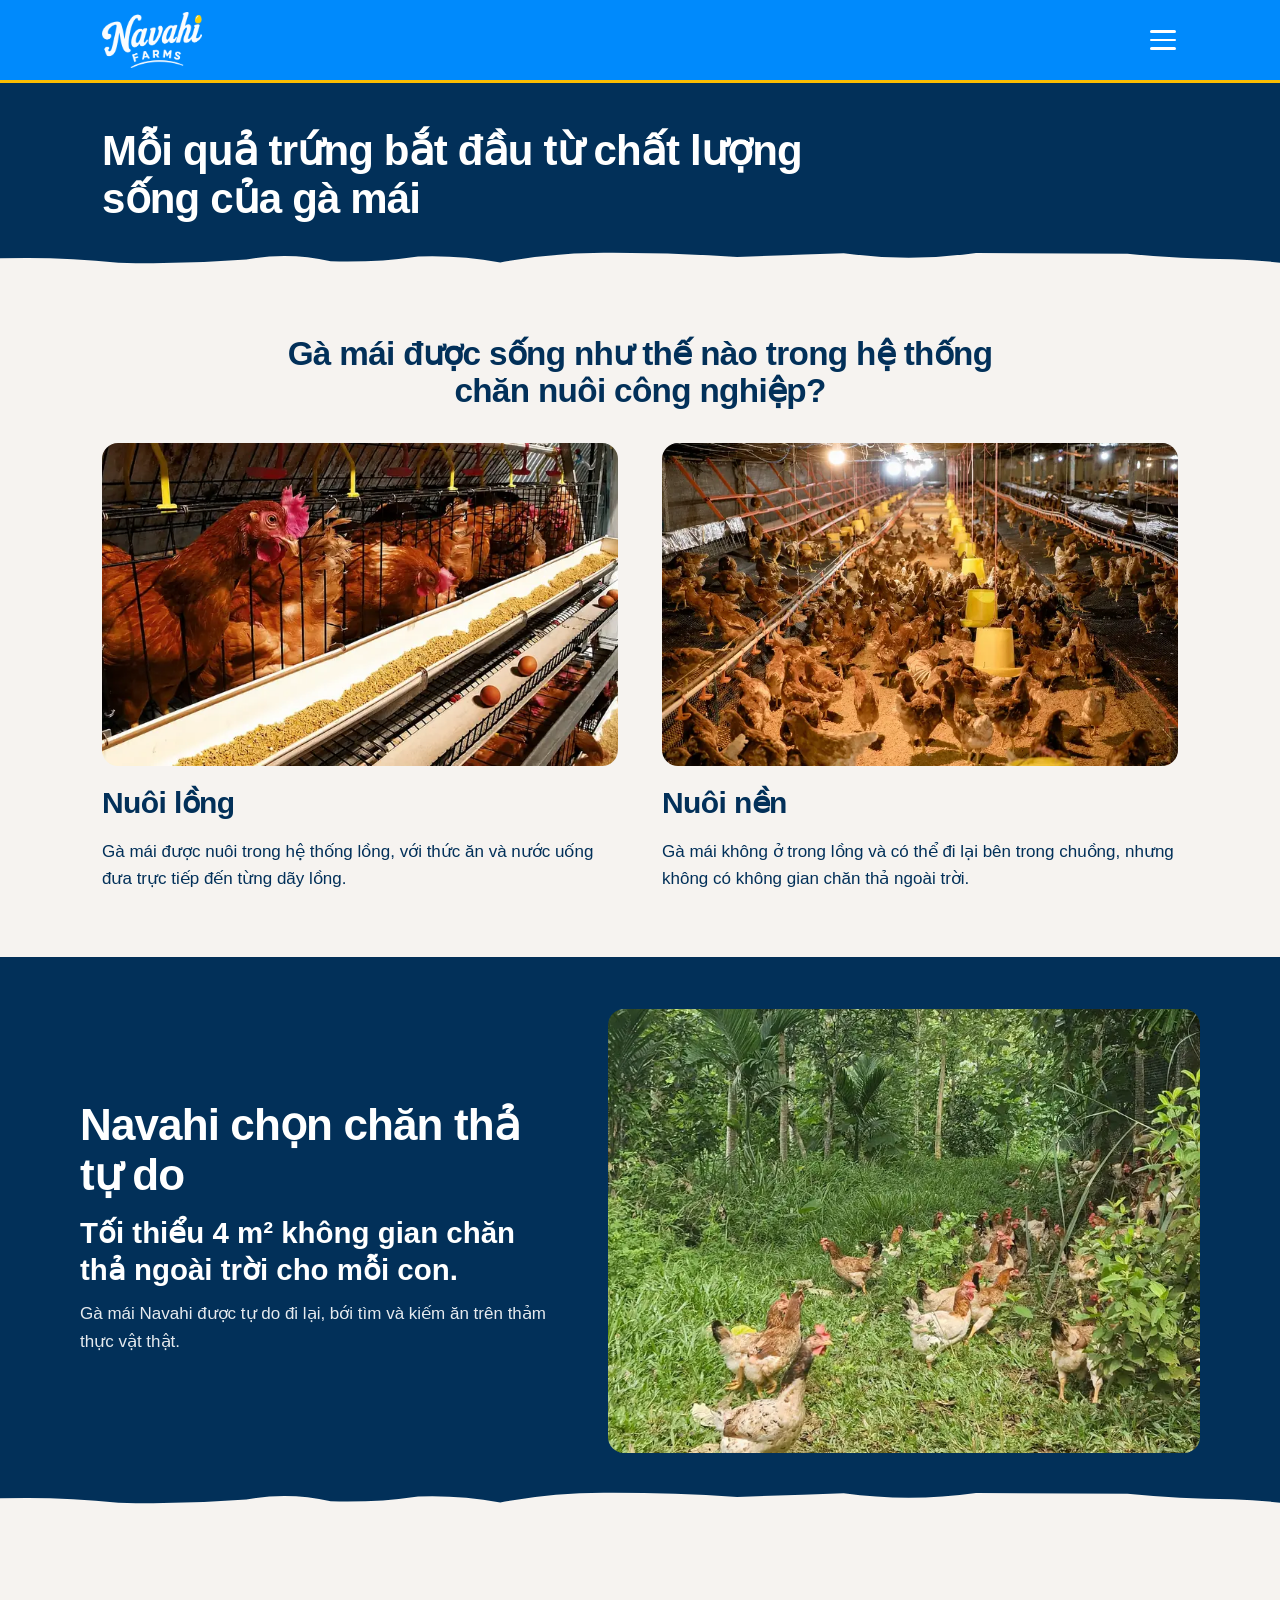
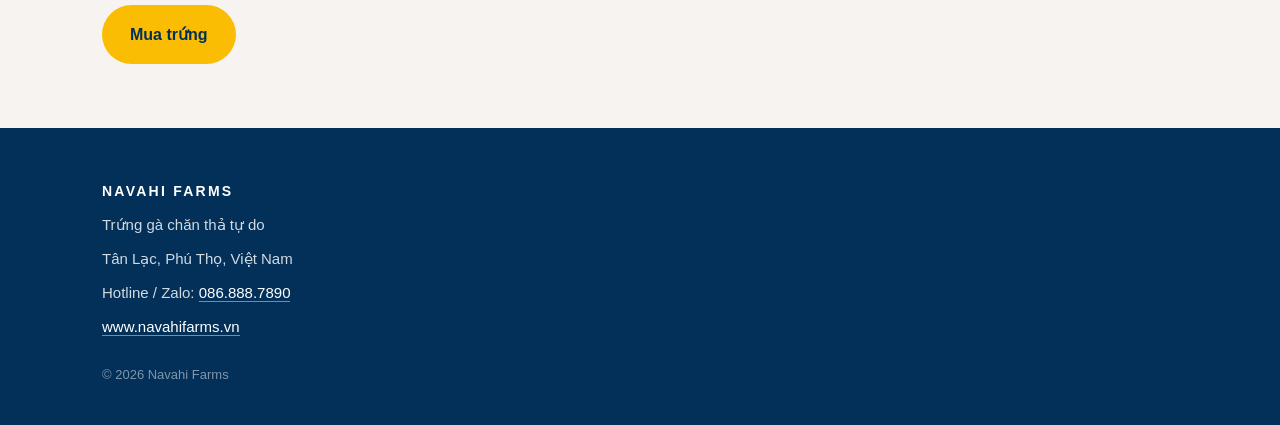
==== cach-nuoi-ga.html @ 36344d0c "Add files via upload" ====
<!DOCTYPE html>
<html lang="vi">
<head>
<meta charset="utf-8">
<meta name="viewport" content="width=device-width, initial-scale=1">
<title>Vì sao trứng Navahi khác | Navahi Farms</title>
<meta name="description" content="Mỗi quả trứng bắt đầu từ chất lượng sống của gà mái. Navahi chọn chăn thả tự do.">
<link rel="canonical" href="https://navahifarms.vn/cach-nuoi-ga.html">
<meta property="og:type" content="website">
<meta property="og:url" content="https://navahifarms.vn/cach-nuoi-ga.html">
<meta property="og:title" content="Vì sao trứng Navahi khác | Navahi Farms">
<meta property="og:description" content="Mỗi quả trứng bắt đầu từ chất lượng sống của gà mái. Navahi chọn chăn thả tự do.">
<meta property="og:image" content="https://navahifarms.vn/assets/hero.webp">
<meta property="og:locale" content="vi_VN">
<meta name="twitter:card" content="summary_large_image">
<link rel="icon" href="favicon.ico" sizes="any">
<link rel="icon" type="image/png" sizes="32x32" href="favicon-32.png">
<link rel="apple-touch-icon" href="apple-touch-icon.png">
<meta name="theme-color" content="#008AFC">
<link rel="stylesheet" href="navahi.css">
</head>
<body>

<header class="hdr" id="hdr">
  <div class="hdr-in">
    <a class="mark" href="index.html">
      <span class="wordmark" role="img" aria-label="Navahi Farms"></span>
    </a>
    <button class="burger" id="burger" aria-label="Mở menu" aria-expanded="false" aria-controls="menu">
      <span></span><span></span><span></span>
    </button>
  </div>
  <nav class="menu" id="menu" aria-label="Điều hướng">
    <a href="index.html">Trang chủ</a>
    <a href="trung-navahi.html">Trứng Navahi</a>
    <a href="cach-nuoi-ga.html" aria-current="page">Vì sao trứng Navahi khác</a>
    <a class="menu-cta" href="mua-trung.html">Mua trứng</a>
    <a href="dai-ly.html">Trở thành đại lý</a>
  </nav>
</header>

<main>
  <!-- ============ 1 — HERO / FRAMING ============ -->
  <section class="page-head page-head--solo">
    <div class="wrap">
      <h1 class="rise">Mỗi quả trứng bắt đầu từ chất lượng sống của gà mái</h1>
    </div>
  </section>

  <!-- ============ 2 — EDUCATION + SO SÁNH ============ -->
  <section class="sec edu edge edge--nga">
    <div class="wrap wrap-head">
      <h2 class="rise">Gà mái được sống như thế nào trong hệ thống chăn nuôi công nghiệp?</h2>
    </div>
    <div class="wrap">
      <article class="sys rise">
        <div class="sys-photo">
          <img src="assets/nuoi-long.webp"
               srcset="assets/nuoi-long-760.webp 760w, assets/nuoi-long.webp 1200w"
               sizes="(min-width:900px) 45vw, 100vw"
               alt="Gà mái trong hệ thống lồng kim loại, máng thức ăn chạy dọc phía trước dãy lồng"
               width="1200" height="675" loading="lazy" decoding="async">
        </div>
        <h3>Nuôi lồng</h3>
        <p>Gà mái được nuôi trong hệ thống lồng, với thức ăn và nước uống đưa trực tiếp đến từng dãy lồng.</p>
      </article>

      <article class="sys rise">
        <div class="sys-photo">
          <img src="assets/nuoi-nen.webp"
               srcset="assets/nuoi-nen-760.webp 760w, assets/nuoi-nen.webp 1200w"
               sizes="(min-width:900px) 45vw, 100vw"
               alt="Đàn gà mái đi lại bên trong một chuồng nuôi nền, máng ăn và máng uống chạy dọc chuồng"
               width="1200" height="799" loading="lazy" decoding="async">
        </div>
        <h3>Nuôi nền</h3>
        <p>Gà mái không ở trong lồng và có thể đi lại bên trong chuồng, nhưng không có không gian chăn thả ngoài trời.</p>
      </article>
    </div>
  </section>

  <!-- ============ 3 — NAVAHI PAYOFF ============ -->
  <section class="pasture">
    <div class="pasture-photo">
      <img src="assets/nuoi.webp"
           srcset="assets/nuoi-560.webp 560w, assets/nuoi.webp 820w"
           sizes="(min-width:900px) 55vw, 100vw"
           alt="Đàn gà mái Navahi đi lại và kiếm ăn trên thảm thực vật dưới tán cây"
           width="820" height="1093" loading="lazy" decoding="async">
    </div>
    <div class="pasture-copy">
      <div class="wrap">
        <h2 class="rise">Navahi chọn chăn thả tự do</h2>
        <p class="metric rise">Tối thiểu 4 m² không gian chăn thả ngoài trời cho mỗi con.</p>
        <p class="sub rise">Gà mái Navahi được tự do đi lại, bới tìm và kiếm ăn trên thảm thực vật thật.</p>
      </div>
    </div>
  </section>

  <!-- ============ 4 — CTA ============ -->
  <section class="sec sec-cta edge edge--nga">
    <div class="wrap">
      <div class="cta-row rise">
        <a class="btn btn-primary" href="mua-trung.html">Mua trứng</a>
      </div>
    </div>
  </section>
</main>

<footer class="ft">
  <div class="wrap">
    <b>NAVAHI FARMS</b>
    <p>Trứng gà chăn thả tự do</p>
    <p>Tân Lạc, Phú Thọ, Việt Nam</p>
    <p>Hotline / Zalo: <a href="tel:0868887890">086.888.7890</a></p>
    <p><a href="https://navahifarms.vn">www.navahifarms.vn</a></p>
    <p class="fine">© 2026 Navahi Farms</p>
  </div>
</footer>
<script src="navahi.js"></script>
</body>
</html>
---- navahi.css ----
/* ==========================================================================
   NAVAHI FARMS — WEBSITE V1
   --------------------------------------------------------------------------
   Ảnh khai báo trực tiếp trong HTML bằng src + srcset (không qua CSS/JS).
   ========================================================================== */
:root{
  /* Bảng màu Navahi — 9 mã đã khoá (ND-002). Không thêm màu ngoài bảng này. */
  --vang:      #FABD03;
  --vang-trung:#FFD21B;
  --xanh:      #008AFC;
  --navy:      #023059;
  --nga:       #F6F3F0;
  --trang:     #FFFFFF;
  --be:        #E9DBB9;
  --xanh-nhat: #A8D0F6;
  --xanh-dam:  #6CB0F2;

  --wrap: 1120px;
  --pad: 22px;
  --hdr-h: 72px;

  /* Wordmark Navahi Farms — tách từ file logo PO gửi, chữ trắng nền trong suốt */
  --wordmark: url("assets/wordmark.png");
}

*{box-sizing:border-box;}
html{-webkit-text-size-adjust:100%;scroll-behavior:smooth;overflow-x:hidden;}
body{
  margin:0;
  background:var(--nga);
  color:var(--navy);
  font-family:"Segoe UI",Roboto,-apple-system,BlinkMacSystemFont,"Helvetica Neue",Arial,sans-serif;
  font-size:17px;
  line-height:1.6;
  -webkit-font-smoothing:antialiased;
}
img{max-width:100%;display:block;}
a{color:inherit;}

/* ---------- HEADER ---------- */
.hdr{
  position:sticky;top:0;z-index:60;
  background:var(--xanh);
  /* Vạch vàng giữ header tách bạch khi cuộn qua section 5 cũng nền xanh */
  border-bottom:3px solid var(--vang);
}
.hdr-in{
  max-width:var(--wrap);margin:0 auto;padding:0 var(--pad);
  height:var(--hdr-h);
  display:flex;align-items:center;justify-content:space-between;gap:16px;
}
.mark{display:block;text-decoration:none;flex:0 0 auto;}
.wordmark{
  display:block;background:var(--wordmark) left center/contain no-repeat;
  width:86px;height:48px;
}
.sr{position:absolute;width:1px;height:1px;overflow:hidden;clip:rect(0 0 0 0);white-space:nowrap;}

/* Hamburger */
.burger{
  width:46px;height:46px;flex:0 0 auto;margin-right:-8px;
  background:none;border:0;padding:0;cursor:pointer;
  display:grid;place-content:center;gap:6px;
}
.burger span{display:block;width:26px;height:2.5px;background:#fff;border-radius:2px;
  transition:transform .22s ease,opacity .18s ease;}
.hdr.menu-open .burger span:nth-child(1){transform:translateY(8.5px) rotate(45deg);}
.hdr.menu-open .burger span:nth-child(2){opacity:0;}
.hdr.menu-open .burger span:nth-child(3){transform:translateY(-8.5px) rotate(-45deg);}

/* Menu */
.menu{
  position:absolute;left:0;right:0;top:100%;
  background:var(--navy);
  display:none;padding:6px var(--pad) 16px;
}
.hdr.menu-open .menu{display:flex;flex-direction:column;}
/* Khi menu mở, header xanh + menu navy đọc như MỘT lớp điều hướng.
   Vạch vàng — vẫn là đúng vạch dưới header — chuyển xuống đáy menu
   để đánh dấu chỗ điều hướng kết thúc và nội dung trang bắt đầu.
   Không bao giờ có hai vạch cùng lúc. */
@media(max-width:899px){
  .hdr.menu-open{border-bottom-color:var(--xanh);}
  .hdr.menu-open .menu{border-bottom:3px solid var(--vang);}
}
.menu a{
  display:block;color:#fff;text-decoration:none;
  font-size:17.5px;font-weight:600;line-height:1.35;padding:13px 0;
  border-bottom:1px solid rgba(255,255,255,.13);
}
.menu a:last-child{border-bottom:0;}
.menu a:hover{color:var(--vang);}
@media(min-width:900px){
  :root{--hdr-h:80px;}
  .wordmark{width:100px;height:56px;}
  .menu{left:auto;right:max(0px,calc((100% - var(--wrap)) / 2));
        width:320px;border-radius:0 0 16px 16px;}
}

/* ---------- KHUNG CHUNG ---------- */
.sec{padding:64px 0;}
section[id],div[id]{scroll-margin-top:calc(var(--hdr-h) + 12px);}
.wrap{max-width:var(--wrap);margin:0 auto;padding:0 var(--pad);}
.narrow{max-width:640px;}
h1,h2{margin:0;font-weight:700;letter-spacing:-.02em;line-height:1.12;}
h1{font-size:clamp(34px,8.4vw,60px);}
h2{font-size:clamp(27px,6.2vw,44px);}
p{margin:18px 0 0;}
.lead{font-size:clamp(17px,4.3vw,20px);line-height:1.55;max-width:34em;}

/* ---------- KHỐI ẢNH (placeholder tự hiện khi chưa có ảnh) ---------- */
.shot{
  position:relative;border-radius:18px;overflow:hidden;background:var(--xanh-nhat);
  background-size:cover;background-position:center;
  aspect-ratio:4/5;
}
@media(min-width:760px){ .shot{aspect-ratio:16/10;} }
/* Tỉ lệ riêng theo nội dung từng ảnh */
.shot--tall{aspect-ratio:3/4;}                                  /* đàn gà, ảnh dọc  */
.shot--wide{aspect-ratio:4/3;}                                  /* toàn cảnh trại */
@media(min-width:760px){
  .shot--tall{aspect-ratio:4/5;}
  .shot--wide{aspect-ratio:16/10;}
}
.shot img{width:100%;height:100%;object-fit:cover;display:block;}

/* ---------- HERO ---------- */
/* Kiến trúc: ẢNH là một block, COPY là một block. Chữ không đè lên ảnh,
   không overlay tối, ảnh giữ màu gốc. */
.hero{padding:0;}
.hero-photo{
  width:100%;
  aspect-ratio:4/3;              /* đúng tỉ lệ ảnh gốc ⇒ mobile KHÔNG cắt gì */
  background:var(--xanh-nhat);
  overflow:hidden;
}
.hero-photo img{width:100%;height:100%;object-fit:cover;display:block;}
/* ── DESKTOP: hero 2 cột ──
   Ảnh gốc là 4:3, không đủ ngang để chạy full-width trên màn rộng mà
   không cắt mạnh. Đặt ảnh vào một cột có đúng tỉ lệ 4:3 thì crop = 0,
   đồng thời hero đọc ra là một bố cục ngang thay vì hai tầng xếp dọc. */
@media(min-width:1024px){
  .hero{display:grid;grid-template-columns:55fr 45fr;align-items:stretch;}
  .hero > *{min-width:0;}
  .hero .hero-photo{aspect-ratio:3/2;height:auto;max-height:560px;}
  .hero .hero-photo img{object-position:center 62%;}
  .hero .hero-copy{
    display:flex;align-items:center;
    padding:40px clamp(48px,4vw,64px);
    text-align:left;
  }
  .hero .hero-copy::before{content:none;}    /* hết ranh giới ảnh→navy theo chiều dọc */
  .hero .hero-copy .wrap{max-width:none;padding:0;width:100%;}
  /* Nhóm chữ là MỘT khối, canh giữa panel và nhích nhẹ lên trên tâm */
  .hero .hero-copy .hero-group{max-width:32em;margin-bottom:3%;}
  .hero .hero-copy h1{font-size:clamp(32px,2.8vw,44px);}
  .hero .hero-copy .lead{margin:22px 0 0;max-width:none;font-size:clamp(17px,1.4vw,20px);line-height:1.45;}
  .hero .hero-copy .lead-proof{margin-top:16px;font-size:clamp(16px,1.3vw,19px);line-height:1.5;}
  .hero .hero-copy .cta-row{justify-content:flex-start;margin-top:30px;}
}
.hero-copy{
  position:relative;
  background:var(--navy);color:#fff;padding:26px 0 32px;text-align:center;
}
/* Biên rất nhẹ (biên độ ≈ 4–7px) để ảnh và khối navy đọc ra là
   MỘT composition hero, không phải hai hình chữ nhật ghép lại.
   Nhẹ hơn hẳn biên giữa navy và Section 2. */
.hero-copy::before,
.pasture-copy::before{
  content:"";position:absolute;left:0;right:0;top:-7px;height:8px;
  background:url("data:image/svg+xml,%3Csvg%20xmlns%3D%22http%3A%2F%2Fwww.w3.org%2F2000%2Fsvg%22%20viewBox%3D%220%200%201200%208%22%20preserveAspectRatio%3D%22none%22%3E%3Cpath%20d%3D%22M0%2C3.0%20Q82.0%2C4.3%20164%2C4.8%20Q219.5%2C2.5%20275%2C1.3%20Q359.0%2C1.1%20443%2C2.9%20Q533.5%2C4.6%20624%2C1.7%20Q693.5%2C3.6%20763%2C2.3%20Q809.5%2C4.0%20856%2C2.1%20Q959.0%2C3.8%201062%2C4.8%20Q1120.5%2C5.5%201179%2C1.5%20Q1189.5%2C2.5%201200%2C2.9%20L1200%2C8%20L0%2C8%20Z%22%20fill%3D%22%23023059%22%2F%3E%3C%2Fsvg%3E") no-repeat;background-size:100% 100%;
  pointer-events:none;
}
@media(min-width:900px){
  .hero-copy::before,
.pasture-copy::before{top:-11px;height:12px;}
}
.hero-copy h1{color:#fff;font-size:clamp(29px,9vw,58px);}
/* Ngắt dòng có kiểm soát: hai cụm là hai khối, trình duyệt chỉ được
   xuống dòng giữa hai cụm, không cắt bừa trong lòng cụm. */
.hero-copy h1 .nb{display:inline-block;white-space:nowrap;}
.hero-copy .lead{color:rgba(255,255,255,.95);margin:14px auto 0;max-width:30em;}
.hero-copy .cta-row{margin-top:24px;justify-content:center;}
@media(min-width:900px){
  .hero-copy{padding:33px 0 38px;text-align:left;}
  .hero-copy .lead{margin-left:0;margin-right:0;max-width:34em;}
  .hero-copy .cta-row{justify-content:flex-start;}
}

/* "4 m²" chỉ nhấn bằng độ đậm, giữ màu trắng như phần còn lại.
   Không gạch chân, không badge, không highlight — để con số đọc ra
   như một sự thật chứ không như một nhãn khuyến mãi. */
.dim{font-weight:700;white-space:nowrap;}

/* ---------- NÚT ---------- */
.cta-row{display:flex;flex-wrap:wrap;gap:12px;margin-top:30px;}
.btn{
  display:inline-block;text-decoration:none;font-weight:700;font-size:16px;
  padding:15px 26px;border-radius:999px;border:2px solid transparent;
  transition:transform .15s ease,background-color .15s ease,color .15s ease;
}
.btn:active{transform:translateY(1px);}
.btn-primary{background:var(--vang);color:var(--navy);}
.btn-primary:hover{background:var(--vang-trung);}
.btn-ghost{border-color:currentColor;background:transparent;}
.btn-ghost:hover{background:var(--navy);color:#fff;border-color:var(--navy);}
.hero .btn-ghost{color:#fff;}
.hero .btn-ghost:hover{background:#fff;color:var(--navy);border-color:#fff;}
.btn-link{
  display:inline-flex;align-items:center;gap:8px;text-decoration:none;
  font-weight:700;font-size:16px;color:var(--xanh);
  border-bottom:2px solid var(--vang);padding-bottom:3px;margin-top:26px;
}
.btn-link:hover{color:var(--navy);border-color:var(--navy);}
.btn-link::after{content:"→";transition:transform .15s ease;}
.btn-link:hover::after{transform:translateX(3px);}

/* ---------- SECTION 2 ---------- */
.grid{display:grid;gap:34px;align-items:center;}
@media(min-width:860px){
  .grid{grid-template-columns:1fr 1fr;gap:56px;}
  .grid.flip>*:first-child{order:2;}
}
.p-quiet{
  color:rgba(2,48,89,.84);font-size:16px;max-width:32em;
  padding-left:16px;border-left:3px solid var(--be);
}
.p-loud{font-size:clamp(18px,4.4vw,21px);font-weight:600;max-width:32em;line-height:1.5;}

/* ---------- BIÊN THÔ GIỮA CÁC SECTION ----------
   Một đường biên không đều, biên độ nhỏ, lấy tinh thần nét vẽ tay trên
   bao bì Navahi. Mỗi biên là một SVG inline tô đúng màu của section đứng
   DƯỚI, đặt đè lên một dải mỏng của section phía trên. Không ảnh raster,
   không chiếm thêm chiều cao, không chắn thao tác. */
.edge{position:relative;}
.edge::before{
  content:"";position:absolute;left:0;right:0;top:-13px;height:14px;
  background-repeat:no-repeat;background-size:100% 100%;
  pointer-events:none;
}
.edge--nga::before{background-image:url("data:image/svg+xml,%3Csvg%20xmlns%3D%22http%3A%2F%2Fwww.w3.org%2F2000%2Fsvg%22%20viewBox%3D%220%200%201200%2014%22%20preserveAspectRatio%3D%22none%22%3E%3Cpath%20d%3D%22M0%2C5.3%20Q55.5%2C4.1%20111%2C8.1%20Q171.0%2C9.3%20231%2C6.1%20Q270.5%2C0.9%20310%2C7.2%20Q351.0%2C8.2%20392%2C4.1%20Q430.5%2C3.1%20469%2C7.9%20Q517.5%2C1.8%20566%2C1.8%20Q628.5%2C1.6%20691%2C4.4%20Q741.0%2C3.3%20791%2C2.1%20Q853.0%2C7.8%20915%2C1.9%20Q986.0%2C2.1%201057%2C2.4%20Q1106.0%2C5.7%201155%2C5.9%20Q1177.5%2C6.3%201200%2C8.1%20L1200%2C14%20L0%2C14%20Z%22%20fill%3D%22%23F6F3F0%22%2F%3E%3C%2Fsvg%3E");}
.edge--trang::before{background-image:url("data:image/svg+xml,%3Csvg%20xmlns%3D%22http%3A%2F%2Fwww.w3.org%2F2000%2Fsvg%22%20viewBox%3D%220%200%201200%2014%22%20preserveAspectRatio%3D%22none%22%3E%3Cpath%20d%3D%22M0%2C5.3%20Q55.5%2C4.1%20111%2C8.1%20Q171.0%2C9.3%20231%2C6.1%20Q270.5%2C0.9%20310%2C7.2%20Q351.0%2C8.2%20392%2C4.1%20Q430.5%2C3.1%20469%2C7.9%20Q517.5%2C1.8%20566%2C1.8%20Q628.5%2C1.6%20691%2C4.4%20Q741.0%2C3.3%20791%2C2.1%20Q853.0%2C7.8%20915%2C1.9%20Q986.0%2C2.1%201057%2C2.4%20Q1106.0%2C5.7%201155%2C5.9%20Q1177.5%2C6.3%201200%2C8.1%20L1200%2C14%20L0%2C14%20Z%22%20fill%3D%22%23FFFFFF%22%2F%3E%3C%2Fsvg%3E");}
.edge--xanh::before{background-image:url("data:image/svg+xml,%3Csvg%20xmlns%3D%22http%3A%2F%2Fwww.w3.org%2F2000%2Fsvg%22%20viewBox%3D%220%200%201200%2014%22%20preserveAspectRatio%3D%22none%22%3E%3Cpath%20d%3D%22M0%2C5.3%20Q55.5%2C4.1%20111%2C8.1%20Q171.0%2C9.3%20231%2C6.1%20Q270.5%2C0.9%20310%2C7.2%20Q351.0%2C8.2%20392%2C4.1%20Q430.5%2C3.1%20469%2C7.9%20Q517.5%2C1.8%20566%2C1.8%20Q628.5%2C1.6%20691%2C4.4%20Q741.0%2C3.3%20791%2C2.1%20Q853.0%2C7.8%20915%2C1.9%20Q986.0%2C2.1%201057%2C2.4%20Q1106.0%2C5.7%201155%2C5.9%20Q1177.5%2C6.3%201200%2C8.1%20L1200%2C14%20L0%2C14%20Z%22%20fill%3D%22%23008AFC%22%2F%3E%3C%2Fsvg%3E");}
@media(min-width:900px){
  .edge::before{top:-21px;height:22px;}
}

/* ---------- SECTION 3 ---------- */
.band{background:var(--trang);}
.band{padding:52px 0;}
.band .lead{margin-top:14px;}
.prods{display:grid;grid-template-columns:1fr;gap:14px;margin-top:26px;}
.prod{width:100%;margin:0;}
.prod img{width:100%;height:auto;border-radius:14px;}
/* Can bằng visual weight: decal 10 quả là mảng phẳng đậy màu nên thu nhỏ lại;
   carton 50 có nhiều khoảng trắng quanh hộp nên để tràn. */
.prod-10{max-width:82%;margin-inline:auto;}
@media(min-width:760px){
  .prods{grid-template-columns:1fr 1fr;gap:24px;align-items:center;}
  .prod-10{max-width:100%;}
}

/* ---------- SECTION 4 ---------- */
.strip{display:none;grid-template-columns:1fr;gap:12px;margin-top:26px;}
.strip.open{display:grid;}
@media(min-width:700px){ .strip.open{grid-template-columns:repeat(3,1fr);} }
.strip .shot{aspect-ratio:1/1;border-radius:14px;}

/* ---------- SECTION 5 — CONSUMER CTA ---------- */
.buy{background:var(--xanh);color:#fff;}
.buy h2{color:#fff;}
.buy .lead{color:rgba(255,255,255,.94);}
.buy .btn-primary{background:var(--vang);color:var(--navy);}

/* ---------- SECTION 5b — DEALER CTA ----------
   Đường chuyển đổi của đại lý tách hẳn khỏi mặt xanh của khách lẻ:
   nền trắng ngà như các section kể chuyện, chữ navy, nút navy.
   Không dùng vàng — vàng dành cho conversion chính. */
.dealer-sec{background:var(--nga);padding:44px 0;}
.dealer{display:flex;flex-wrap:wrap;align-items:center;justify-content:space-between;gap:16px;}
.dealer h3{
  margin:0;color:var(--navy);font-weight:700;letter-spacing:-.01em;
  font-size:clamp(19px,4.8vw,24px);
}
.dealer .btn{background:var(--navy);color:#fff;padding:13px 24px;font-size:15px;}
.dealer .btn:hover{background:#001c36;}

/* ---------- FOOTER ---------- */
.ft{background:var(--navy);color:rgba(255,255,255,.82);padding:52px 0 40px;font-size:15px;}
.ft b{color:#fff;letter-spacing:.16em;font-size:14px;display:block;}
.ft p{margin:10px 0 0;}
.ft a{color:#fff;text-decoration:none;border-bottom:1px solid rgba(255,255,255,.45);}
.ft .fine{margin-top:26px;font-size:13px;opacity:.6;}

/* ---------- MOTION ---------- */
.rise{opacity:0;transform:translateY(16px);transition:opacity .6s ease,transform .6s ease;}
.rise.in{opacity:1;transform:none;}
@media(prefers-reduced-motion:reduce){
  html{scroll-behavior:auto;}
  .rise{opacity:1;transform:none;transition:none;}
  .btn,.btn-link::after{transition:none;}
}
:focus-visible{outline:3px solid var(--xanh);outline-offset:3px;border-radius:4px;}
.buy :focus-visible,.hero :focus-visible{outline-color:var(--vang-trung);}


/* ================= V1 — NAVIGATION + TRANG CON ================= */

/* Mục "Mua trứng" trong menu là primary consumer CTA nên tách hẳn
   khỏi nhóm navigation item thường. */
.menu a.menu-cta{
  /* CTA điều hướng, không phải conversion block của trang:
     gọn hơn các mục menu nhưng vẫn đủ để nhận ra là một hành động.
     Vùng chạm giữ ≥ 44px bằng min-height chứ không bằng padding. */
  display:flex;align-items:center;justify-content:center;
  align-self:flex-start;width:auto;min-height:44px;
  background:var(--vang);color:var(--navy);
  border-bottom:0;border-radius:999px;
  margin:14px 0 8px;padding:8px 20px;font-size:15.5px;
}
.menu a.menu-cta:hover{background:var(--vang-trung);color:var(--navy);}
.menu a[aria-current="page"]{color:var(--vang);}
.menu a.menu-cta[aria-current="page"]{color:var(--navy);}

/* Đầu trang con: cùng ngôn ngữ với khối navy của hero trang chủ */
.page-head{background:var(--navy);color:#fff;padding:38px 0 42px;}
.page-head h1{color:#fff;font-size:clamp(29px,7.4vw,50px);}
.page-head .lead{color:rgba(255,255,255,.94);margin-top:14px;max-width:34em;}

/* Khối chỗ trống — đánh dấu rõ để không bị nhầm là nội dung chính thức */
.ph{
  border:1.5px dashed rgba(2,48,89,.28);border-radius:14px;
  padding:20px;margin-top:16px;background:rgba(255,255,255,.5);
}
.ph b{display:block;font-size:12px;letter-spacing:.12em;text-transform:uppercase;
  color:rgba(2,48,89,.55);margin-bottom:6px;}
.ph p{margin:0;color:rgba(2,48,89,.8);font-size:16px;}

/* Danh sách điểm mua */
.spots{display:grid;grid-template-columns:1fr;gap:14px;margin-top:24px;}
@media(min-width:760px){ .spots{grid-template-columns:1fr 1fr;} }
.spot{background:#fff;border-radius:14px;padding:18px 20px;}
.spot h3{margin:0 0 6px;font-size:18px;color:var(--navy);}
.spot p{margin:0;font-size:15px;color:rgba(2,48,89,.8);}
.empty{
  background:#fff;border-radius:16px;padding:24px;margin-top:24px;
}
.empty p{margin:0;color:rgba(2,48,89,.85);}
.empty .cta-row{margin-top:20px;}
.btn-navy{background:var(--navy);color:#fff;}
.btn-navy:hover{background:#001c36;}


/* ================= SECTION EDUCATION — BA HỆ THỐNG NUÔI =================
   Ba khối xếp dọc để khách cuộn qua lần lượt ba môi trường sống.
   Ảnh làm phần lớn việc giải thích; chữ ngắn, trung tính. */
.wrap-head{margin-bottom:30px;}
.edu .sys + .sys{margin-top:40px;}
.sys h3{margin:20px 0 0;font-size:clamp(22px,5.2vw,30px);font-weight:700;letter-spacing:-.02em;line-height:1.15;}
.sys-photo{width:100%;border-radius:16px;overflow:hidden;background:var(--xanh-nhat);}
.sys-photo img{width:100%;height:auto;display:block;}   /* mobile: không cắt gì */
.sys p{max-width:32em;}
@media(min-width:900px){
  .edu .wrap{display:grid;grid-template-columns:1fr 1fr;gap:44px;align-items:start;}
  .edu .sys + .sys{margin-top:0;}
  /* desktop: cố định khung để hai cột thẳng hàng, cắt rất nhẹ */
  .sys-photo{aspect-ratio:16/10;}
  .sys-photo img{height:100%;object-fit:cover;}
}

/* ---- Khối payoff: Navahi chọn chăn thả tự do ----
   Lặp lại đúng nhịp của hero — ẢNH rồi đến KHỐI NAVY — để người đọc
   nhận ra ngay đây là lựa chọn của Navahi chứ không phải một hệ thống nữa. */
.pasture{padding:0;}
.pasture-photo{width:100%;background:var(--xanh-nhat);overflow:hidden;}
.pasture-photo img{width:100%;height:auto;display:block;}
@media(min-width:900px){
  /* Desktop: chuyển thành section 2 cột kiểu editorial — chữ trái, ảnh phải.
     Ảnh giữ khung 4:3 nên không bị bóp thành băng ngang thấp, vẫn thấy
     được cả đàn gà và chiều sâu khu vườn. */
  .pasture{
    background:var(--navy);
    display:grid;grid-template-columns:45fr 55fr;gap:44px;align-items:center;
    padding:52px max(var(--pad),calc((100% - var(--wrap))/2)) 58px;
  }
  .pasture-photo{
    order:2;height:auto;aspect-ratio:4/3;
    border-radius:16px;background:transparent;
  }
  .pasture-photo img{height:100%;object-fit:cover;object-position:center 58%;}
  .pasture-copy{order:1;background:none;padding:0;}
  /* cột chữ hẹp hơn ở 1024 ⇒ co metric theo bề ngang để không rơi chữ mồ côi */
  .pasture .pasture-copy .metric{font-size:clamp(24px,2.3vw,30px);}
  .pasture-copy::before{content:none;}       /* hết ranh giới ảnh→navy nên bỏ biên */
  .pasture-copy .wrap{max-width:none;padding:0;}
}
.pasture-copy{position:relative;background:var(--navy);color:#fff;padding:30px 0 36px;}
.pasture-copy h2{color:#fff;}
.pasture-copy .metric{
  margin-top:16px;color:#fff;font-weight:700;
  font-size:clamp(21px,5.4vw,30px);line-height:1.25;max-width:18em;
}
.pasture-copy .sub{color:rgba(255,255,255,.9);margin-top:12px;max-width:32em;}
.pasture-copy .btn-link{color:#fff;border-color:var(--vang);}
.pasture-copy .btn-link:hover{color:var(--vang);border-color:var(--vang);}
@media(min-width:900px){
  .pasture-copy{padding:42px 0 48px;}
}

/* CTA sau khối payoff: siết khoảng trắng trên mobile để chuỗi
   kết luận → hành động đọc liền mạch. Desktop giữ nguyên nhịp cũ. */
@media(max-width:899px){
  .sec-cta{padding:44px 0;}
  .sec-cta .cta-row{margin-top:14px;}
}

/* Hero có hai câu: triết lý trước, bằng chứng 4 m² sau.
   Câu sau nhỏ hơn một bậc để khối hero không nặng thêm,
   nhưng "4 m²" vẫn giữ nguyên độ đậm. */
.hero-copy .lead-proof{
  margin-top:10px;
  font-size:clamp(15.5px,3.9vw,18px);
  color:rgba(255,255,255,.88);
}
.hero-copy .lead-proof .nb{display:inline-block;white-space:nowrap;}

/* ================= TRANG ĐẠI LÝ ================= */
/* Hero gọn hơn các trang khác vì Section 1 nằm ngay dưới */
.page-head--slim{padding:30px 0 34px;}
@media(min-width:900px){ .page-head--slim{padding:38px 0 42px;} }

/* Nhấn khái niệm: chỉ bằng độ đậm, giữ nguyên màu chữ */
.em{font-weight:700;color:inherit;}

.fit-label{margin-top:26px;font-weight:600;color:var(--navy);}

/* Hai nhóm đại lý — giữ dạng danh sách để đọc ra là HAI lựa chọn
   độc lập, không phải hai điều kiện phải có đồng thời. */
.arch{list-style:none;margin:16px 0 0;padding:0;display:grid;gap:14px;}
.arch li{
  position:relative;background:#fff;border-radius:14px;
  padding:18px 20px 18px 42px;font-size:16px;line-height:1.55;color:var(--navy);
}
.arch li::before{
  content:"";position:absolute;left:20px;top:26px;
  width:10px;height:10px;border-radius:50%;background:var(--vang);
}
@media(min-width:760px){
  .arch{grid-template-columns:1fr 1fr;gap:18px;}
}

/* Dòng "cửa mở" trên trang đại lý: là một lựa chọn hợp lệ nhưng
   nhẹ hơn hai nhóm lý tưởng — không đóng thành thẻ, không in đậm. */
.open-door{
  position:relative;margin-top:18px;padding-left:22px;
  color:rgba(2,48,89,.84);max-width:32em;
}
.open-door::before{
  content:"";position:absolute;left:2px;top:11px;
  width:8px;height:8px;border-radius:50%;background:var(--vang);
}
@media(min-width:900px){
  /* Bỏ thẻ thứ ba nên siết lại nhịp dọc của section */
  .dealer-qual{padding:52px 0;}
  .dealer-qual .arch{margin-top:20px;}
  .dealer-qual .open-door{margin-top:22px;}
  .dealer-qual .lead{margin-top:16px;}
  .dealer-qual .cta-row{margin-top:26px;}
}

/* Hero sub-page chỉ còn một câu thesis — không còn cặp tiêu đề + mô tả
   nên siết chiều cao lại, tránh hụt một mảng navy trống. */
.page-head--solo{padding:44px 0 50px;}
.page-head--solo h1{
  font-size:clamp(28px,7.4vw,42px);   /* mạnh hơn câu hỏi so sánh phía dưới */
  line-height:1.14;max-width:10em;
}
/* Câu hỏi so sánh là heading cấp 2 — trên mobile phải nhỏ hơn hero thesis */
@media(max-width:899px){
  .edu .wrap-head h2{font-size:clamp(23px,5.9vw,27px);}
}
@media(min-width:900px){
  .page-head--solo{padding:44px 0 48px;}
  .page-head--solo h1{max-width:17em;}
}

/* Câu hỏi dẫn vào hai hệ thống nuôi:
   • mobile — căn trái theo mạch đọc dọc;
   • desktop — căn giữa vì nó điều khiển CẢ HAI cột bên dưới.
   Đây là ngoại lệ có lý do ngữ nghĩa, không áp cho heading khác. */
@media(min-width:900px){
  .edu .wrap-head{display:block;max-width:800px;margin-left:auto;margin-right:auto;
                  text-align:center;margin-bottom:34px;}
  .edu .wrap-head h2{font-size:clamp(28px,2.6vw,38px);}
}
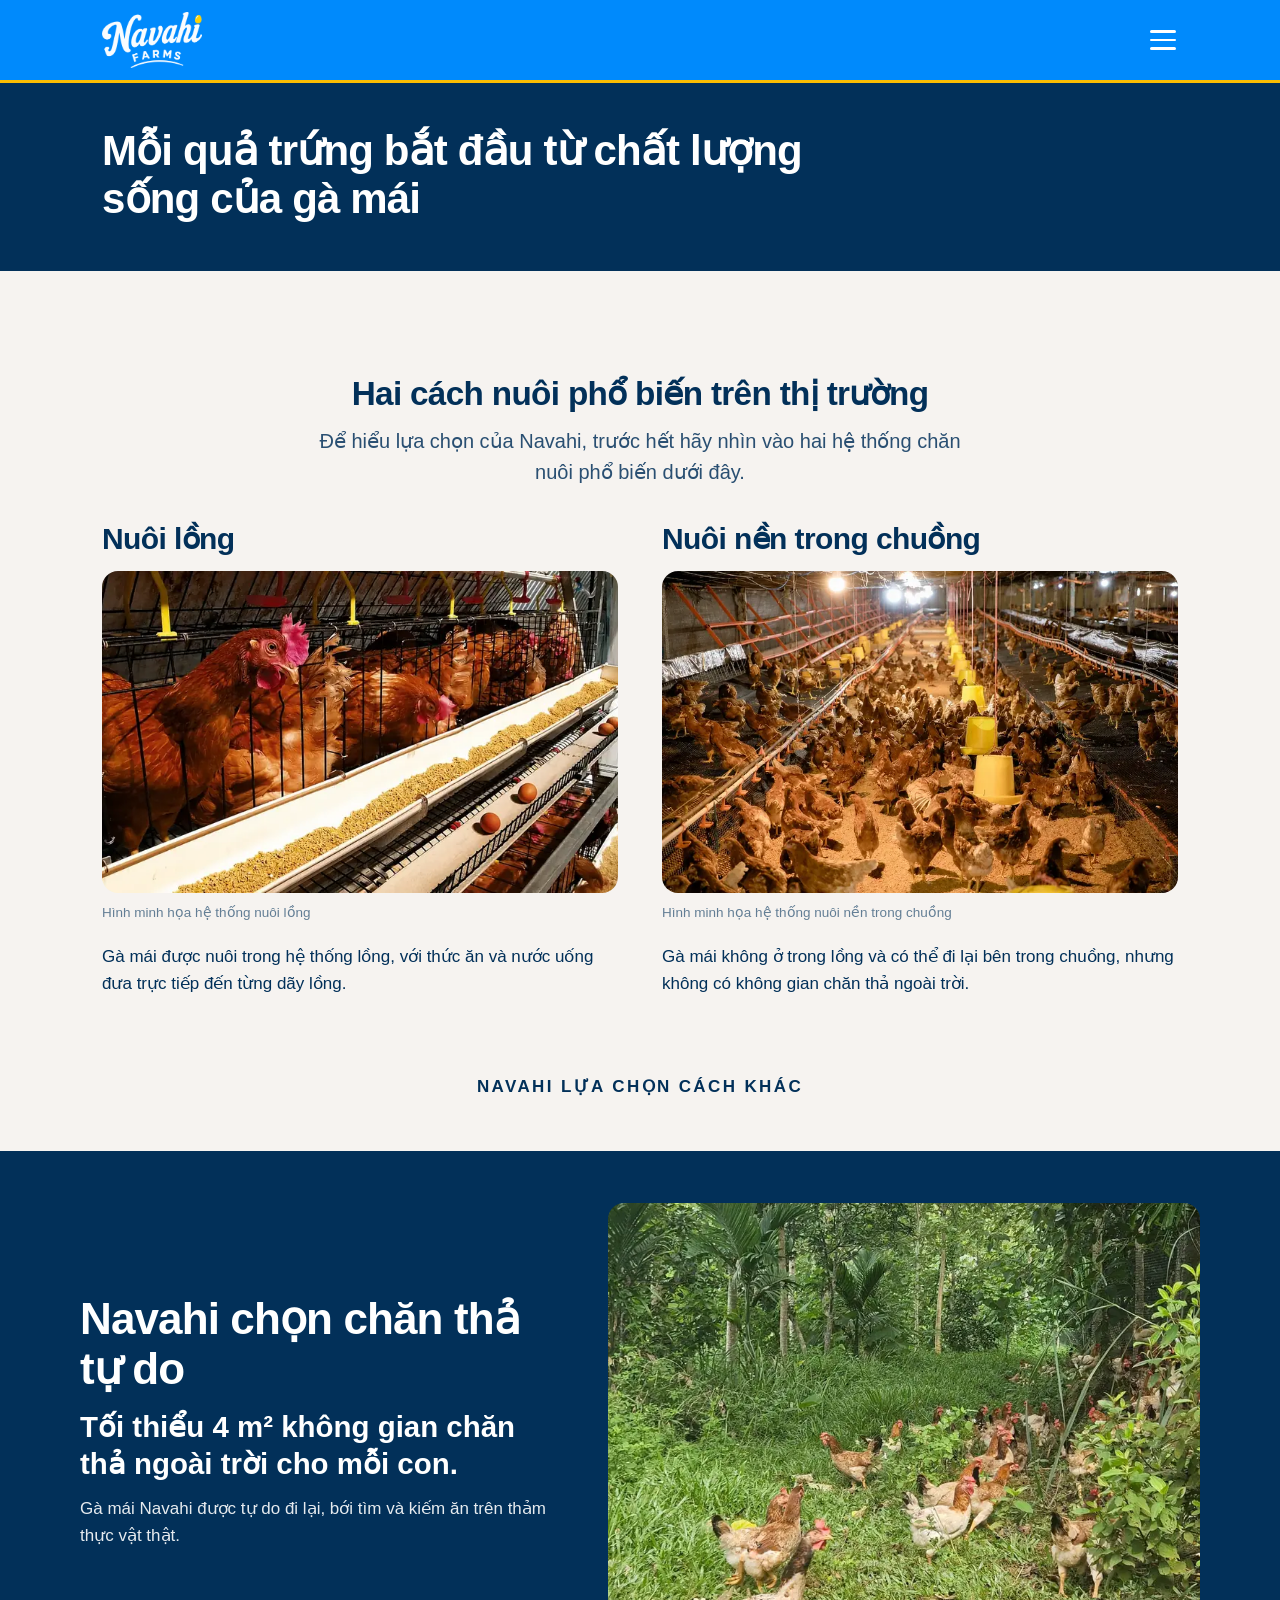
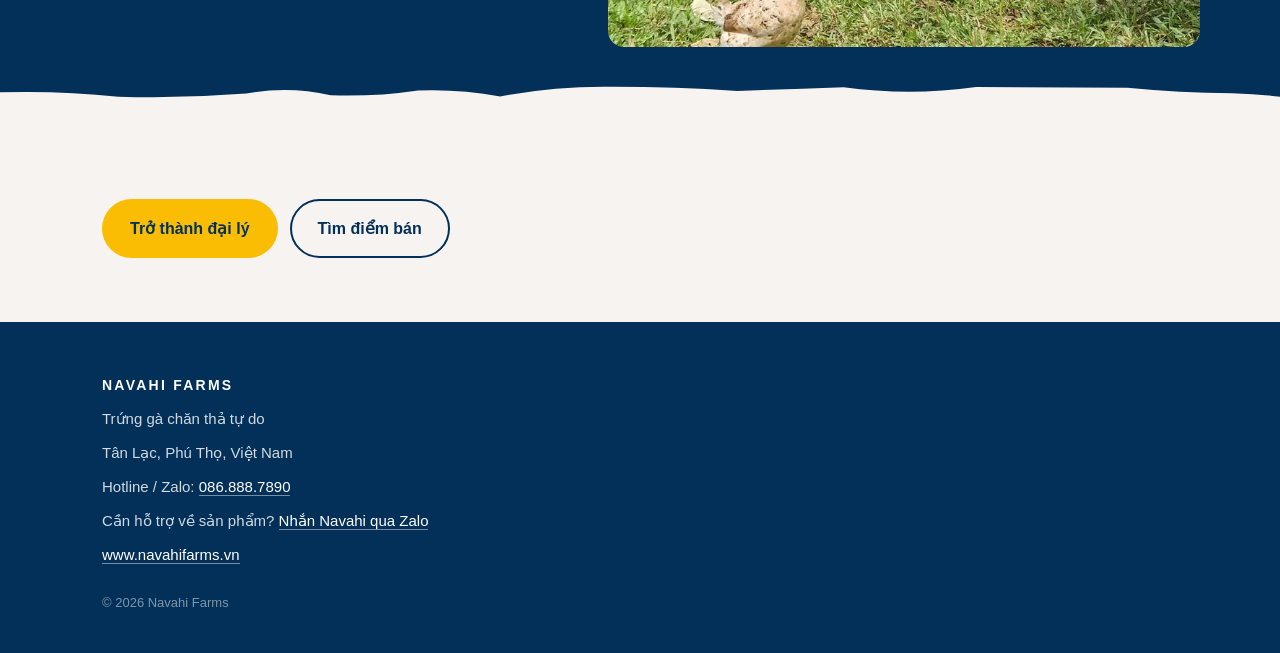
==== commit 442142e1: "Add files via upload" ====
--- a/cach-nuoi-ga.html
+++ b/cach-nuoi-ga.html
@@ -34,8 +34,8 @@
     <a href="index.html">Trang chủ</a>
     <a href="trung-navahi.html">Trứng Navahi</a>
     <a href="cach-nuoi-ga.html" aria-current="page">Vì sao trứng Navahi khác</a>
-    <a class="menu-cta" href="mua-trung.html">Mua trứng</a>
-    <a href="dai-ly.html">Trở thành đại lý</a>
+    <a href="mua-trung.html">Tìm điểm bán</a>
+    <a class="menu-cta" href="dai-ly.html">Trở thành đại lý</a>
   </nav>
 </header>
 
@@ -48,12 +48,14 @@
   </section>
 
   <!-- ============ 2 — EDUCATION + SO SÁNH ============ -->
-  <section class="sec edu edge edge--nga">
+  <section class="sec edu">
     <div class="wrap wrap-head">
-      <h2 class="rise">Gà mái được sống như thế nào trong hệ thống chăn nuôi công nghiệp?</h2>
+      <h2 class="rise">Hai cách nuôi phổ biến trên thị trường</h2>
+      <p class="lead rise">Để hiểu lựa chọn của Navahi, trước hết hãy nhìn vào hai hệ thống chăn nuôi phổ biến dưới đây.</p>
     </div>
     <div class="wrap">
       <article class="sys rise">
+        <h3>Nuôi lồng</h3>
         <div class="sys-photo">
           <img src="assets/nuoi-long.webp"
                srcset="assets/nuoi-long-760.webp 760w, assets/nuoi-long.webp 1200w"
@@ -61,11 +63,12 @@
                alt="Gà mái trong hệ thống lồng kim loại, máng thức ăn chạy dọc phía trước dãy lồng"
                width="1200" height="675" loading="lazy" decoding="async">
         </div>
-        <h3>Nuôi lồng</h3>
-        <p>Gà mái được nuôi trong hệ thống lồng, với thức ăn và nước uống đưa trực tiếp đến từng dãy lồng.</p>
+        <p class="sys-caption">Hình minh họa hệ thống nuôi lồng</p>
+        <p class="sys-desc">Gà mái được nuôi trong hệ thống lồng, với thức ăn và nước uống đưa trực tiếp đến từng dãy lồng.</p>
       </article>
 
       <article class="sys rise">
+        <h3>Nuôi nền trong chuồng</h3>
         <div class="sys-photo">
           <img src="assets/nuoi-nen.webp"
                srcset="assets/nuoi-nen-760.webp 760w, assets/nuoi-nen.webp 1200w"
@@ -73,13 +76,20 @@
                alt="Đàn gà mái đi lại bên trong một chuồng nuôi nền, máng ăn và máng uống chạy dọc chuồng"
                width="1200" height="799" loading="lazy" decoding="async">
         </div>
-        <h3>Nuôi nền</h3>
-        <p>Gà mái không ở trong lồng và có thể đi lại bên trong chuồng, nhưng không có không gian chăn thả ngoài trời.</p>
+        <p class="sys-caption">Hình minh họa hệ thống nuôi nền trong chuồng</p>
+        <p class="sys-desc">Gà mái không ở trong lồng và có thể đi lại bên trong chuồng, nhưng không có không gian chăn thả ngoài trời.</p>
       </article>
     </div>
   </section>
 
-  <!-- ============ 3 — NAVAHI PAYOFF ============ -->
+  <!-- ============ 3 — CHUYỂN MẠCH SANG NAVAHI ============ -->
+  <section class="turn">
+    <div class="wrap">
+      <p class="rise">Navahi lựa chọn cách khác</p>
+    </div>
+  </section>
+
+  <!-- ============ 4 — NAVAHI PAYOFF ============ -->
   <section class="pasture">
     <div class="pasture-photo">
       <img src="assets/nuoi.webp"
@@ -101,7 +111,8 @@
   <section class="sec sec-cta edge edge--nga">
     <div class="wrap">
       <div class="cta-row rise">
-        <a class="btn btn-primary" href="mua-trung.html">Mua trứng</a>
+        <a class="btn btn-primary" href="dai-ly.html">Trở thành đại lý</a>
+        <a class="btn btn-ghost" href="mua-trung.html">Tìm điểm bán</a>
       </div>
     </div>
   </section>
@@ -113,6 +124,7 @@
     <p>Trứng gà chăn thả tự do</p>
     <p>Tân Lạc, Phú Thọ, Việt Nam</p>
     <p>Hotline / Zalo: <a href="tel:0868887890">086.888.7890</a></p>
+    <p>Cần hỗ trợ về sản phẩm? <a href="https://zalo.me/0868887890" target="_blank" rel="noopener">Nhắn Navahi qua Zalo</a></p>
     <p><a href="https://navahifarms.vn">www.navahifarms.vn</a></p>
     <p class="fine">© 2026 Navahi Farms</p>
   </div>
--- a/navahi.css
+++ b/navahi.css
@@ -160,7 +160,7 @@
 }
 .hero-copy{
   position:relative;
-  background:var(--navy);color:#fff;padding:26px 0 32px;text-align:center;
+  background:var(--vang);color:var(--navy);padding:26px 0 32px;text-align:center;
 }
 /* Biên rất nhẹ (biên độ ≈ 4–7px) để ảnh và khối navy đọc ra là
    MỘT composition hero, không phải hai hình chữ nhật ghép lại.
@@ -168,24 +168,39 @@
 .hero-copy::before,
 .pasture-copy::before{
   content:"";position:absolute;left:0;right:0;top:-7px;height:8px;
-  background:url("data:image/svg+xml,%3Csvg%20xmlns%3D%22http%3A%2F%2Fwww.w3.org%2F2000%2Fsvg%22%20viewBox%3D%220%200%201200%208%22%20preserveAspectRatio%3D%22none%22%3E%3Cpath%20d%3D%22M0%2C3.0%20Q82.0%2C4.3%20164%2C4.8%20Q219.5%2C2.5%20275%2C1.3%20Q359.0%2C1.1%20443%2C2.9%20Q533.5%2C4.6%20624%2C1.7%20Q693.5%2C3.6%20763%2C2.3%20Q809.5%2C4.0%20856%2C2.1%20Q959.0%2C3.8%201062%2C4.8%20Q1120.5%2C5.5%201179%2C1.5%20Q1189.5%2C2.5%201200%2C2.9%20L1200%2C8%20L0%2C8%20Z%22%20fill%3D%22%23023059%22%2F%3E%3C%2Fsvg%3E") no-repeat;background-size:100% 100%;
+  background-repeat:no-repeat;background-size:100% 100%;
   pointer-events:none;
 }
+/* Biên của hero đi theo nền vàng; các khối navy khác giữ nguyên. */
+.hero-copy::before{background-image:url("data:image/svg+xml,%3Csvg%20xmlns%3D%22http%3A%2F%2Fwww.w3.org%2F2000%2Fsvg%22%20viewBox%3D%220%200%201200%208%22%20preserveAspectRatio%3D%22none%22%3E%3Cpath%20d%3D%22M0%2C3.0%20Q82.0%2C4.3%20164%2C4.8%20Q219.5%2C2.5%20275%2C1.3%20Q359.0%2C1.1%20443%2C2.9%20Q533.5%2C4.6%20624%2C1.7%20Q693.5%2C3.6%20763%2C2.3%20Q809.5%2C4.0%20856%2C2.1%20Q959.0%2C3.8%201062%2C4.8%20Q1120.5%2C5.5%201179%2C1.5%20Q1189.5%2C2.5%201200%2C2.9%20L1200%2C8%20L0%2C8%20Z%22%20fill%3D%22%23FABD03%22%2F%3E%3C%2Fsvg%3E");}
+.pasture-copy::before{background-image:url("data:image/svg+xml,%3Csvg%20xmlns%3D%22http%3A%2F%2Fwww.w3.org%2F2000%2Fsvg%22%20viewBox%3D%220%200%201200%208%22%20preserveAspectRatio%3D%22none%22%3E%3Cpath%20d%3D%22M0%2C3.0%20Q82.0%2C4.3%20164%2C4.8%20Q219.5%2C2.5%20275%2C1.3%20Q359.0%2C1.1%20443%2C2.9%20Q533.5%2C4.6%20624%2C1.7%20Q693.5%2C3.6%20763%2C2.3%20Q809.5%2C4.0%20856%2C2.1%20Q959.0%2C3.8%201062%2C4.8%20Q1120.5%2C5.5%201179%2C1.5%20Q1189.5%2C2.5%201200%2C2.9%20L1200%2C8%20L0%2C8%20Z%22%20fill%3D%22%23023059%22%2F%3E%3C%2Fsvg%3E");}
 @media(min-width:900px){
   .hero-copy::before,
 .pasture-copy::before{top:-11px;height:12px;}
 }
-.hero-copy h1{color:#fff;font-size:clamp(29px,9vw,58px);}
+.hero-copy h1{color:var(--navy);font-size:clamp(29px,9vw,58px);}
 /* Ngắt dòng có kiểm soát: hai cụm là hai khối, trình duyệt chỉ được
    xuống dòng giữa hai cụm, không cắt bừa trong lòng cụm. */
 .hero-copy h1 .nb{display:inline-block;white-space:nowrap;}
-.hero-copy .lead{color:rgba(255,255,255,.95);margin:14px auto 0;max-width:30em;}
+.hero-copy .lead{color:var(--navy);margin:14px auto 0;max-width:30em;}
 .hero-copy .cta-row{margin-top:24px;justify-content:center;}
 @media(min-width:900px){
   .hero-copy{padding:33px 0 38px;text-align:left;}
   .hero-copy .lead{margin-left:0;margin-right:0;max-width:34em;}
   .hero-copy .cta-row{justify-content:flex-start;}
 }
+
+/* Dòng hỗ trợ sản phẩm dưới hai CTA hero — dành cho khách quét QR trên hộp.
+   Là text link, KHÔNG phải nút: đứng dưới cả hai CTA về mặt phân cấp. */
+.hero-support{
+  margin:16px 0 0;font-size:15px;line-height:1.5;
+  color:rgba(2,48,89,.82);
+}
+.hero-support a{
+  font-weight:700;color:var(--navy);text-decoration:none;
+  border-bottom:1.5px solid rgba(2,48,89,.42);
+}
+.hero-support a:hover{border-color:var(--navy);}
 
 /* "4 m²" chỉ nhấn bằng độ đậm, giữ màu trắng như phần còn lại.
    Không gạch chân, không badge, không highlight — để con số đọc ra
@@ -204,8 +219,11 @@
 .btn-primary:hover{background:var(--vang-trung);}
 .btn-ghost{border-color:currentColor;background:transparent;}
 .btn-ghost:hover{background:var(--navy);color:#fff;border-color:var(--navy);}
-.hero .btn-ghost{color:#fff;}
-.hero .btn-ghost:hover{background:#fff;color:var(--navy);border-color:#fff;}
+/* Hero nền vàng: nút đảo lại thành nền navy chữ vàng. */
+.hero .btn-primary{background:var(--navy);color:var(--vang);}
+.hero .btn-primary:hover{background:#03406f;color:var(--vang-trung);}
+.hero .btn-ghost{color:var(--navy);}
+.hero .btn-ghost:hover{background:var(--navy);color:var(--vang);border-color:var(--navy);}
 .btn-link{
   display:inline-flex;align-items:center;gap:8px;text-decoration:none;
   font-weight:700;font-size:16px;color:var(--xanh);
@@ -266,24 +284,21 @@
 @media(min-width:700px){ .strip.open{grid-template-columns:repeat(3,1fr);} }
 .strip .shot{aspect-ratio:1/1;border-radius:14px;}
 
-/* ---------- SECTION 5 — CONSUMER CTA ---------- */
-.buy{background:var(--xanh);color:#fff;}
-.buy h2{color:#fff;}
-.buy .lead{color:rgba(255,255,255,.94);}
-.buy .btn-primary{background:var(--vang);color:var(--navy);}
-
-/* ---------- SECTION 5b — DEALER CTA ----------
-   Đường chuyển đổi của đại lý tách hẳn khỏi mặt xanh của khách lẻ:
-   nền trắng ngà như các section kể chuyện, chữ navy, nút navy.
-   Không dùng vàng — vàng dành cho conversion chính. */
-.dealer-sec{background:var(--nga);padding:44px 0;}
-.dealer{display:flex;flex-wrap:wrap;align-items:center;justify-content:space-between;gap:16px;}
-.dealer h3{
-  margin:0;color:var(--navy);font-weight:700;letter-spacing:-.01em;
-  font-size:clamp(19px,4.8vw,24px);
-}
-.dealer .btn{background:var(--navy);color:#fff;padding:13px 24px;font-size:15px;}
-.dealer .btn:hover{background:#001c36;}
+/* ---------- CTA BAND CHÍNH — nền xanh, nút vàng ----------
+   Luật màu giữ nguyên: VÀNG CHỈ DÀNH CHO CONVERSION CHÍNH.
+   Ở giai đoạn B2B2C này conversion chính là tuyển đại lý, nên mặt xanh
+   + nút vàng chuyển sang section đại lý; khách lẻ dùng band phụ bên dưới. */
+.cta-band{background:var(--xanh);color:#fff;}
+.cta-band h2{color:#fff;}
+.cta-band .lead{color:rgba(255,255,255,.94);margin-top:14px;}
+.cta-band .btn-primary{background:var(--vang);color:var(--navy);}
+
+/* ---------- CTA BAND PHỤ — nền trắng ngà, nút navy ----------
+   "Tìm điểm bán" phải rõ ràng và dễ bấm, nhưng không được cạnh tranh
+   thị giác với CTA đại lý. Không dùng vàng ở đây. */
+.cta-quiet{background:var(--nga);}
+.cta-quiet h2{color:var(--navy);}
+.cta-quiet .lead{color:rgba(2,48,89,.86);margin-top:14px;}
 
 /* ---------- FOOTER ---------- */
 .ft{background:var(--navy);color:rgba(255,255,255,.82);padding:52px 0 40px;font-size:15px;}
@@ -301,13 +316,14 @@
   .btn,.btn-link::after{transition:none;}
 }
 :focus-visible{outline:3px solid var(--xanh);outline-offset:3px;border-radius:4px;}
-.buy :focus-visible,.hero :focus-visible{outline-color:var(--vang-trung);}
+.cta-band :focus-visible{outline-color:var(--vang-trung);}
+.hero :focus-visible{outline-color:var(--navy);}
 
 
 /* ================= V1 — NAVIGATION + TRANG CON ================= */
 
-/* Mục "Mua trứng" trong menu là primary consumer CTA nên tách hẳn
-   khỏi nhóm navigation item thường. */
+/* Mục "Trở thành đại lý" là CTA nổi bật của menu nên tách hẳn khỏi nhóm
+   navigation item thường. "Tìm điểm bán" trở lại thành link điều hướng. */
 .menu a.menu-cta{
   /* CTA điều hướng, không phải conversion block của trang:
      gọn hơn các mục menu nhưng vẫn đủ để nhận ra là một hành động.
@@ -327,14 +343,9 @@
 .page-head h1{color:#fff;font-size:clamp(29px,7.4vw,50px);}
 .page-head .lead{color:rgba(255,255,255,.94);margin-top:14px;max-width:34em;}
 
-/* Khối chỗ trống — đánh dấu rõ để không bị nhầm là nội dung chính thức */
-.ph{
-  border:1.5px dashed rgba(2,48,89,.28);border-radius:14px;
-  padding:20px;margin-top:16px;background:rgba(255,255,255,.5);
-}
-.ph b{display:block;font-size:12px;letter-spacing:.12em;text-transform:uppercase;
-  color:rgba(2,48,89,.55);margin-bottom:6px;}
-.ph p{margin:0;color:rgba(2,48,89,.8);font-size:16px;}
+/* Nhịp dọc trang Trứng Navahi sau khi gỡ khối nội dung nội bộ:
+   ảnh sản phẩm đi thẳng xuống CTA nên cần thêm khoảng thở. */
+.band .prods + .cta-row{margin-top:36px;}
 
 /* Danh sách điểm mua */
 .spots{display:grid;grid-template-columns:1fr;gap:14px;margin-top:24px;}
@@ -355,18 +366,44 @@
    Ba khối xếp dọc để khách cuộn qua lần lượt ba môi trường sống.
    Ảnh làm phần lớn việc giải thích; chữ ngắn, trung tính. */
 .wrap-head{margin-bottom:30px;}
+/* KHÔNG dùng biên thô giữa hero thesis và section này. Hai khối phải đọc
+   ra là hai nội dung tách bạch, để không ai hiểu ảnh chăn nuôi công nghiệp
+   là ảnh trại Navahi. Phân tách bằng cạnh thẳng + khoảng trắng rộng. */
+.edu{padding-top:76px;}
+.edu .wrap-head .lead{margin-top:14px;margin-inline:auto;color:rgba(2,48,89,.84);}
 .edu .sys + .sys{margin-top:40px;}
-.sys h3{margin:20px 0 0;font-size:clamp(22px,5.2vw,30px);font-weight:700;letter-spacing:-.02em;line-height:1.15;}
+
+/* Thứ tự đọc trong mỗi khối: TÊN HỆ THỐNG → HÌNH MINH HỌA → GIẢI THÍCH.
+   Header đứng đầu và nặng nhất; caption là chú thích của ảnh nên bám sát
+   ảnh và nhẹ hơn hẳn body; mô tả tách ra bằng một khoảng rộng hơn. */
+.sys h3{margin:0 0 14px;font-size:clamp(22px,5.2vw,30px);font-weight:700;letter-spacing:-.02em;line-height:1.15;}
+.sys-caption{
+  margin:10px 0 0;font-size:13.5px;line-height:1.45;
+  color:rgba(2,48,89,.6);
+}
+.sys-desc{margin:20px 0 0;}
 .sys-photo{width:100%;border-radius:16px;overflow:hidden;background:var(--xanh-nhat);}
 .sys-photo img{width:100%;height:auto;display:block;}   /* mobile: không cắt gì */
 .sys p{max-width:32em;}
 @media(min-width:900px){
+  .edu{padding-top:104px;}
   .edu .wrap{display:grid;grid-template-columns:1fr 1fr;gap:44px;align-items:start;}
   .edu .sys + .sys{margin-top:0;}
   /* desktop: cố định khung để hai cột thẳng hàng, cắt rất nhẹ */
   .sys-photo{aspect-ratio:16/10;}
   .sys-photo img{height:100%;object-fit:cover;}
 }
+
+/* ---- Dải chuyển mạch: từ "thị trường làm thế nào" sang "Navahi làm thế nào" ----
+   Là một mốc phân đoạn, cố ý KHÔNG dựng thành heading để không tranh
+   thứ bậc với h2 "Navahi chọn chăn thả tự do" ngay bên dưới. */
+.turn{background:var(--nga);padding:6px 0 40px;text-align:center;}
+.turn p{
+  margin:0;color:var(--navy);font-weight:700;
+  text-transform:uppercase;letter-spacing:.14em;line-height:1.4;
+  font-size:clamp(14px,3.9vw,17px);
+}
+@media(min-width:900px){ .turn{padding:14px 0 52px;} }
 
 /* ---- Khối payoff: Navahi chọn chăn thả tự do ----
    Lặp lại đúng nhịp của hero — ẢNH rồi đến KHỐI NAVY — để người đọc
@@ -420,7 +457,7 @@
 .hero-copy .lead-proof{
   margin-top:10px;
   font-size:clamp(15.5px,3.9vw,18px);
-  color:rgba(255,255,255,.88);
+  color:rgba(2,48,89,.88);
 }
 .hero-copy .lead-proof .nb{display:inline-block;white-space:nowrap;}
 
@@ -493,3 +530,54 @@
                   text-align:center;margin-bottom:34px;}
   .edu .wrap-head h2{font-size:clamp(28px,2.6vw,38px);}
 }
+
+/* ================= CAROUSEL 2 ẢNH (Section 4 — Đóng gói tại trang trại) =================
+   Trượt bằng scroll-snap gốc của trình duyệt: mobile vuốt tay, desktop bấm mũi tên.
+   Không thư viện, không autoplay, không lightbox. Khung ảnh giữ nguyên .shot--wide
+   nên không có layout shift khi đổi ảnh. */
+.slider{position:relative;}
+.slider-track{
+  display:flex;width:100%;height:100%;
+  overflow-x:auto;overflow-y:hidden;
+  scroll-snap-type:x mandatory;
+  scroll-behavior:smooth;
+  -webkit-overflow-scrolling:touch;
+  scrollbar-width:none;-ms-overflow-style:none;
+}
+.slider-track::-webkit-scrollbar{display:none;}
+.slider-track > img{
+  flex:0 0 100%;width:100%;height:100%;
+  object-fit:cover;display:block;
+  scroll-snap-align:center;scroll-snap-stop:always;
+}
+/* Chấm chỉ vị trí — nhỏ, đặt trong lòng ảnh, có nền mờ để đọc được trên mọi ảnh */
+.slider-dots{
+  position:absolute;left:50%;bottom:12px;transform:translateX(-50%);
+  display:flex;gap:7px;padding:6px 9px;border-radius:999px;
+  background:rgba(2,48,89,.38);backdrop-filter:blur(2px);
+}
+.slider-dots button{
+  width:7px;height:7px;padding:0;border:0;border-radius:50%;
+  background:rgba(255,255,255,.5);cursor:pointer;
+  transition:background-color .18s ease,transform .18s ease;
+}
+.slider-dots button.on{background:#fff;transform:scale(1.25);}
+/* Mũi tên: chỉ hiện từ tablet trở lên, mobile đã có thao tác vuốt */
+.slider-nav{
+  display:none;position:absolute;top:50%;transform:translateY(-50%);
+  width:38px;height:38px;padding:0;border:0;border-radius:50%;
+  background:rgba(2,48,89,.42);color:#fff;cursor:pointer;
+  transition:background-color .18s ease,opacity .18s ease;
+}
+.slider-nav::before{
+  content:"";display:block;width:9px;height:9px;margin:0 auto;
+  border-top:2.5px solid currentColor;border-right:2.5px solid currentColor;
+}
+.slider-prev{left:12px;}
+.slider-prev::before{transform:translateX(2px) rotate(-135deg);}
+.slider-next{right:12px;}
+.slider-next::before{transform:translateX(-2px) rotate(45deg);}
+.slider-nav:hover{background:rgba(2,48,89,.68);}
+.slider-nav[disabled]{opacity:.3;cursor:default;}
+@media(min-width:760px){ .slider-nav{display:block;} }
+@media(prefers-reduced-motion:reduce){ .slider-track{scroll-behavior:auto;} }
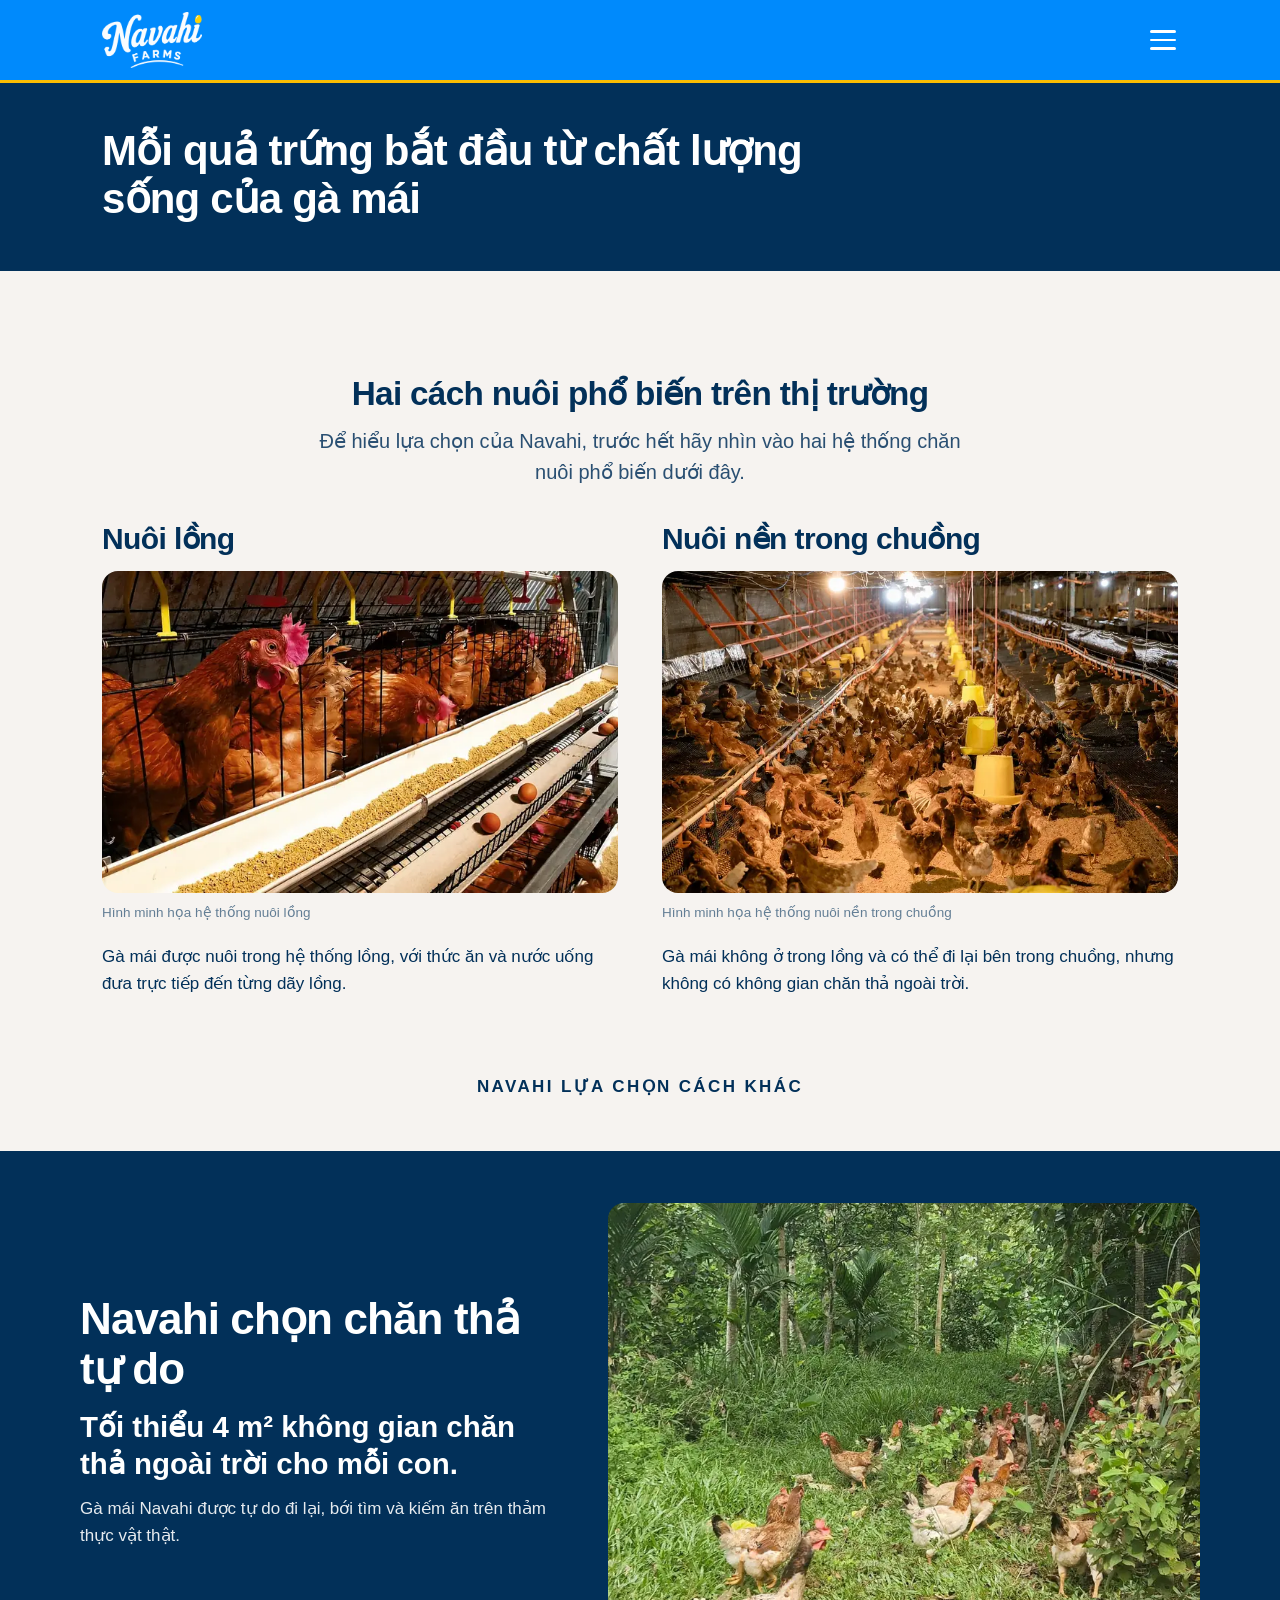
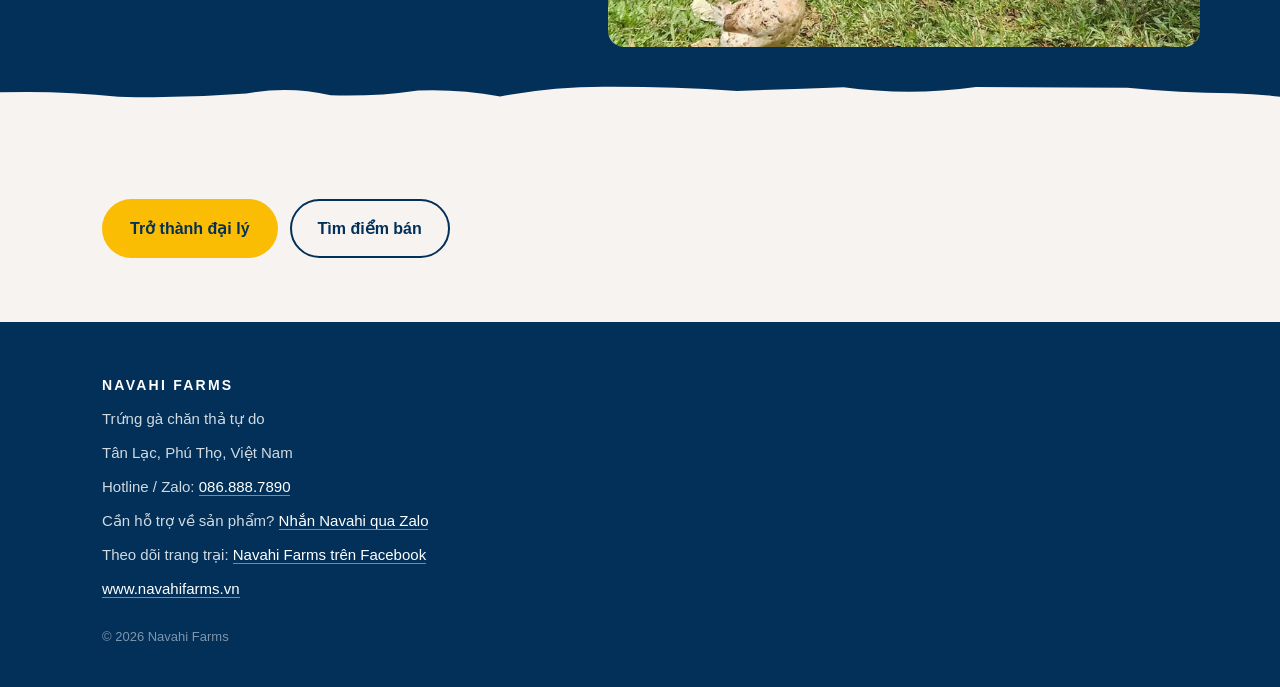
==== commit e5a18bd4: "Add files via upload" ====
--- a/cach-nuoi-ga.html
+++ b/cach-nuoi-ga.html
@@ -32,10 +32,11 @@
   </div>
   <nav class="menu" id="menu" aria-label="Điều hướng">
     <a href="index.html">Trang chủ</a>
-    <a href="trung-navahi.html">Trứng Navahi</a>
+    <a href="index.html#san-pham">Trứng Navahi</a>
     <a href="cach-nuoi-ga.html" aria-current="page">Vì sao trứng Navahi khác</a>
+    <a href="index.html#trang-trai">Xem trang trại</a>
     <a href="mua-trung.html">Tìm điểm bán</a>
-    <a class="menu-cta" href="dai-ly.html">Trở thành đại lý</a>
+    <a href="dai-ly.html">Trở thành đại lý</a>
   </nav>
 </header>
 
@@ -125,6 +126,7 @@
     <p>Tân Lạc, Phú Thọ, Việt Nam</p>
     <p>Hotline / Zalo: <a href="tel:0868887890">086.888.7890</a></p>
     <p>Cần hỗ trợ về sản phẩm? <a href="https://zalo.me/0868887890" target="_blank" rel="noopener">Nhắn Navahi qua Zalo</a></p>
+    <p>Theo dõi trang trại: <a href="https://www.facebook.com/navahifarms" target="_blank" rel="noopener">Navahi Farms trên Facebook</a></p>
     <p><a href="https://navahifarms.vn">www.navahifarms.vn</a></p>
     <p class="fine">© 2026 Navahi Farms</p>
   </div>
--- a/navahi.css
+++ b/navahi.css
@@ -143,7 +143,7 @@
   .hero{display:grid;grid-template-columns:55fr 45fr;align-items:stretch;}
   .hero > *{min-width:0;}
   .hero .hero-photo{aspect-ratio:3/2;height:auto;max-height:560px;}
-  .hero .hero-photo img{object-position:center 62%;}
+  .hero .hero-photo img{object-position:center bottom;}
   .hero .hero-copy{
     display:flex;align-items:center;
     padding:40px clamp(48px,4vw,64px);
@@ -267,15 +267,37 @@
 .band{background:var(--trang);}
 .band{padding:52px 0;}
 .band .lead{margin-top:14px;}
-.prods{display:grid;grid-template-columns:1fr;gap:14px;margin-top:26px;}
-.prod{width:100%;margin:0;}
-.prod img{width:100%;height:auto;border-radius:14px;}
-/* Can bằng visual weight: decal 10 quả là mảng phẳng đậy màu nên thu nhỏ lại;
-   carton 50 có nhiều khoảng trắng quanh hộp nên để tràn. */
-.prod-10{max-width:82%;margin-inline:auto;}
+/* ---------- DANH MỤC SẢN PHẨM — 2 dòng x 2 quy cách ----------
+   Ảnh nguồn có hai định dạng khác nhau: nhãn phẳng (tỉ lệ ~2,25:1) và
+   mockup carton (3:2). Không ép hai định dạng về cùng tỉ lệ vật lý —
+   thay vào đó đặt tất cả vào MỘT KHUNG chung, nền và bo góc giống nhau,
+   rồi dùng object-fit:contain. Ảnh không bị cắt, không kéo méo, và cả
+   bốn sản phẩm vẫn đọc ra là cùng một hệ thống. */
+.lines{display:grid;gap:38px;margin-top:30px;}
+.line-name{
+  margin:0 0 8px;color:var(--navy);font-weight:700;letter-spacing:-.01em;
+  font-size:clamp(19px,4.8vw,24px);
+}
+.line-copy{margin:0 0 14px;}
+.line-desc{
+  margin:0 0 4px;color:rgba(2,48,89,.82);font-weight:600;
+  font-size:clamp(15px,3.6vw,17px);line-height:1.45;
+}
+.line-desc:last-child{margin-bottom:0;}
+.skus{display:grid;grid-template-columns:1fr;gap:18px;}
+.sku{margin:0;}
+.sku-shot{
+  aspect-ratio:16/10;background:var(--nga);border-radius:14px;
+  display:flex;align-items:center;justify-content:center;padding:14px;
+}
+.sku-shot img{width:100%;height:100%;object-fit:contain;}
+.sku figcaption{
+  margin-top:10px;font-size:15px;font-weight:600;color:rgba(2,48,89,.82);
+}
 @media(min-width:760px){
-  .prods{grid-template-columns:1fr 1fr;gap:24px;align-items:center;}
-  .prod-10{max-width:100%;}
+  /* Desktop: hai quy cách của cùng một dòng đứng cạnh nhau. */
+  .lines{gap:44px;}
+  .skus{grid-template-columns:1fr 1fr;gap:24px;}
 }
 
 /* ---------- SECTION 4 ---------- */
@@ -345,19 +367,8 @@
 
 /* Nhịp dọc trang Trứng Navahi sau khi gỡ khối nội dung nội bộ:
    ảnh sản phẩm đi thẳng xuống CTA nên cần thêm khoảng thở. */
-.band .prods + .cta-row{margin-top:36px;}
-
-/* Danh sách điểm mua */
-.spots{display:grid;grid-template-columns:1fr;gap:14px;margin-top:24px;}
-@media(min-width:760px){ .spots{grid-template-columns:1fr 1fr;} }
-.spot{background:#fff;border-radius:14px;padding:18px 20px;}
-.spot h3{margin:0 0 6px;font-size:18px;color:var(--navy);}
-.spot p{margin:0;font-size:15px;color:rgba(2,48,89,.8);}
-.empty{
-  background:#fff;border-radius:16px;padding:24px;margin-top:24px;
-}
-.empty p{margin:0;color:rgba(2,48,89,.85);}
-.empty .cta-row{margin-top:20px;}
+.band .lines + .cta-row{margin-top:36px;}
+
 .btn-navy{background:var(--navy);color:#fff;}
 .btn-navy:hover{background:#001c36;}
 
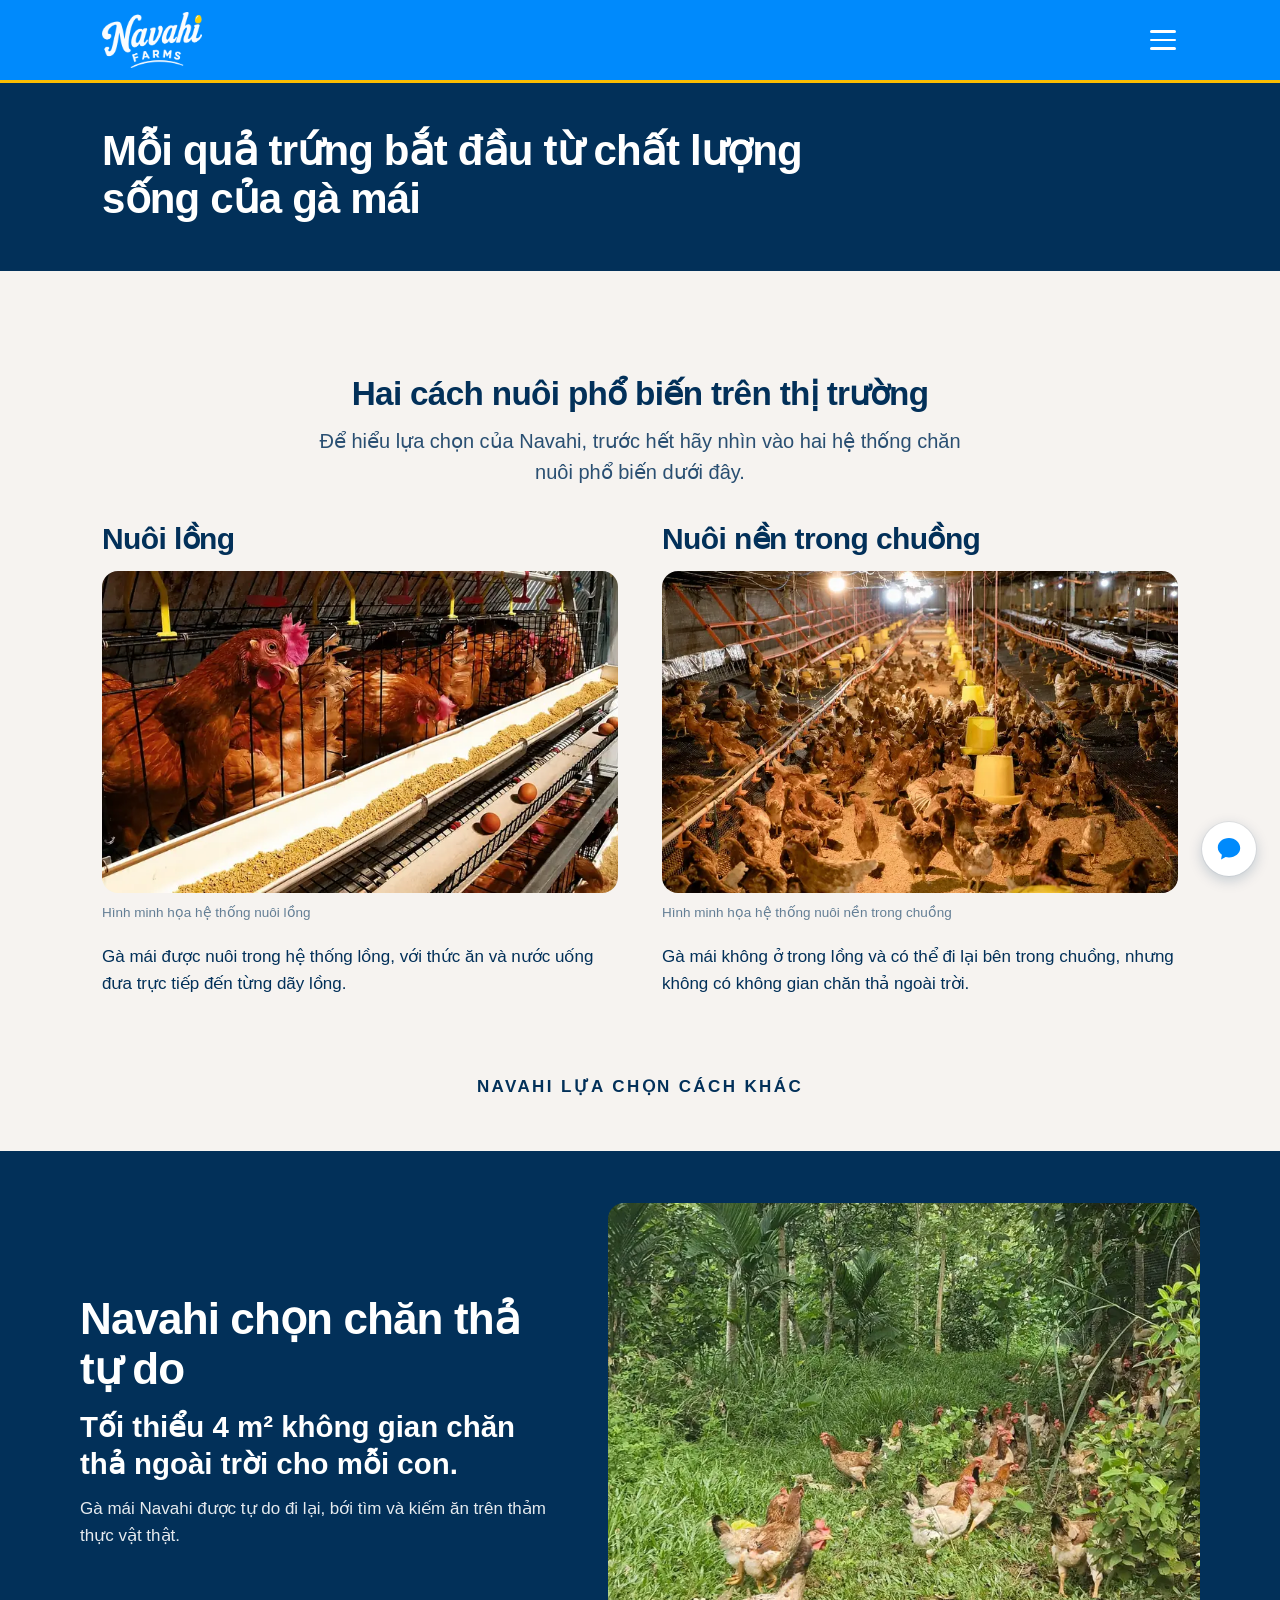
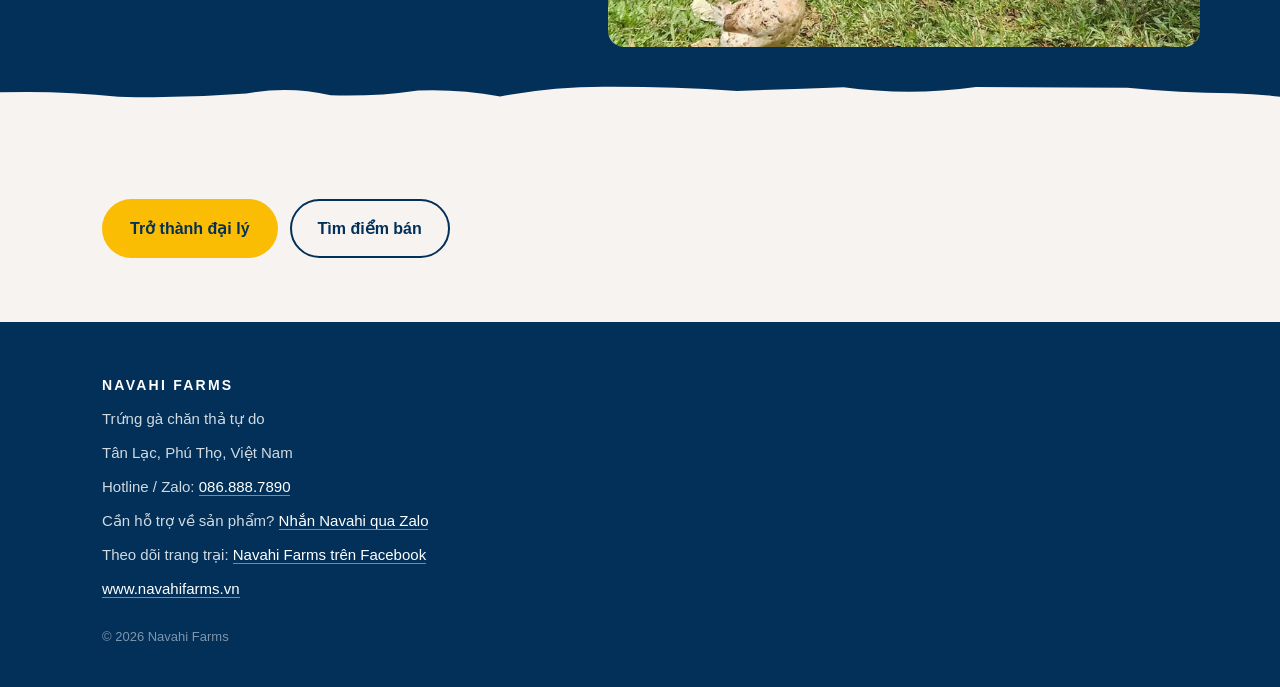
==== commit 3a1fa0cf: "Add files via upload" ====
--- a/cach-nuoi-ga.html
+++ b/cach-nuoi-ga.html
@@ -131,6 +131,15 @@
     <p class="fine">© 2026 Navahi Farms</p>
   </div>
 </footer>
+<!-- Dock liên hệ nổi — V13. CHỈ Zalo (PO chốt 24/09): Zalo là nút thu khách,
+     Facebook là nút xả nên để ở footer. Icon còn là PLACEHOLDER, chờ file chính chủ Zalo. -->
+<div class="dock" id="dock" data-hidden="false">
+  <a class="dock-zalo" href="https://zalo.me/0868887890" target="_blank" rel="noopener" aria-label="Nhắn Navahi qua Zalo" title="Nhắn Navahi qua Zalo">
+    <svg viewBox="0 0 24 24" aria-hidden="true" focusable="false">
+      <path fill="currentColor" d="M12 2.6c-5.3 0-9.6 3.6-9.6 8.1 0 2.5 1.4 4.8 3.5 6.3l-.7 4 3.9-2.1c.9.2 1.9.3 2.9.3 5.3 0 9.6-3.6 9.6-8.1S17.3 2.6 12 2.6z"/>
+    </svg>
+  </a>
+</div>
 <script src="navahi.js"></script>
 </body>
 </html>
--- a/navahi.css
+++ b/navahi.css
@@ -592,3 +592,38 @@
 .slider-nav[disabled]{opacity:.3;cursor:default;}
 @media(min-width:760px){ .slider-nav{display:block;} }
 @media(prefers-reduced-motion:reduce){ .slider-track{scroll-behavior:auto;} }
+
+
+/* ================= V13 — DOCK LIÊN HỆ NỔI (bottom-right) =================
+   Một nút Zalo cố định theo màn hình (PO chốt 24/09). Ẩn khi footer lọt vào
+   khung nhìn để không đè lên chính khối liên hệ ở chân trang.
+   Quy tắc dựng sẵn cho nhiều nút nếu sau này thêm — flex column + gap.
+   ⚠️ Icon hiện là PLACEHOLDER hình học — thay bằng file icon chính chủ Zalo
+   khi PO gửi. Không tự vẽ lại logo thương hiệu. */
+.dock{
+  position:fixed; right:16px; bottom:16px; z-index:60;
+  display:flex; flex-direction:column; gap:10px;
+  transition:opacity .28s ease, transform .28s ease;
+}
+@media(min-width:760px){ .dock{right:24px; bottom:24px; gap:12px;} }
+.dock[data-hidden="true"]{
+  opacity:0; transform:translateY(12px); pointer-events:none;
+}
+.dock a{
+  width:48px; height:48px; border-radius:50%;
+  display:grid; place-items:center;
+  background:var(--trang);
+  box-shadow:0 4px 14px rgba(2,48,89,.22), 0 0 0 1px rgba(2,48,89,.06);
+  text-decoration:none; border:0;
+  transition:transform .18s ease, box-shadow .18s ease;
+}
+@media(min-width:760px){ .dock a{width:54px; height:54px;} }
+.dock a:hover{ transform:translateY(-2px); box-shadow:0 8px 20px rgba(2,48,89,.3); }
+.dock a svg{ width:26px; height:26px; display:block; }
+@media(min-width:760px){ .dock a svg{width:28px; height:28px;} }
+.dock .dock-zalo{ color:var(--xanh); }
+.dock .dock-fb{ color:var(--navy); }
+@media(prefers-reduced-motion:reduce){
+  .dock, .dock a{ transition:none; }
+  .dock[data-hidden="true"]{ transform:none; }
+}
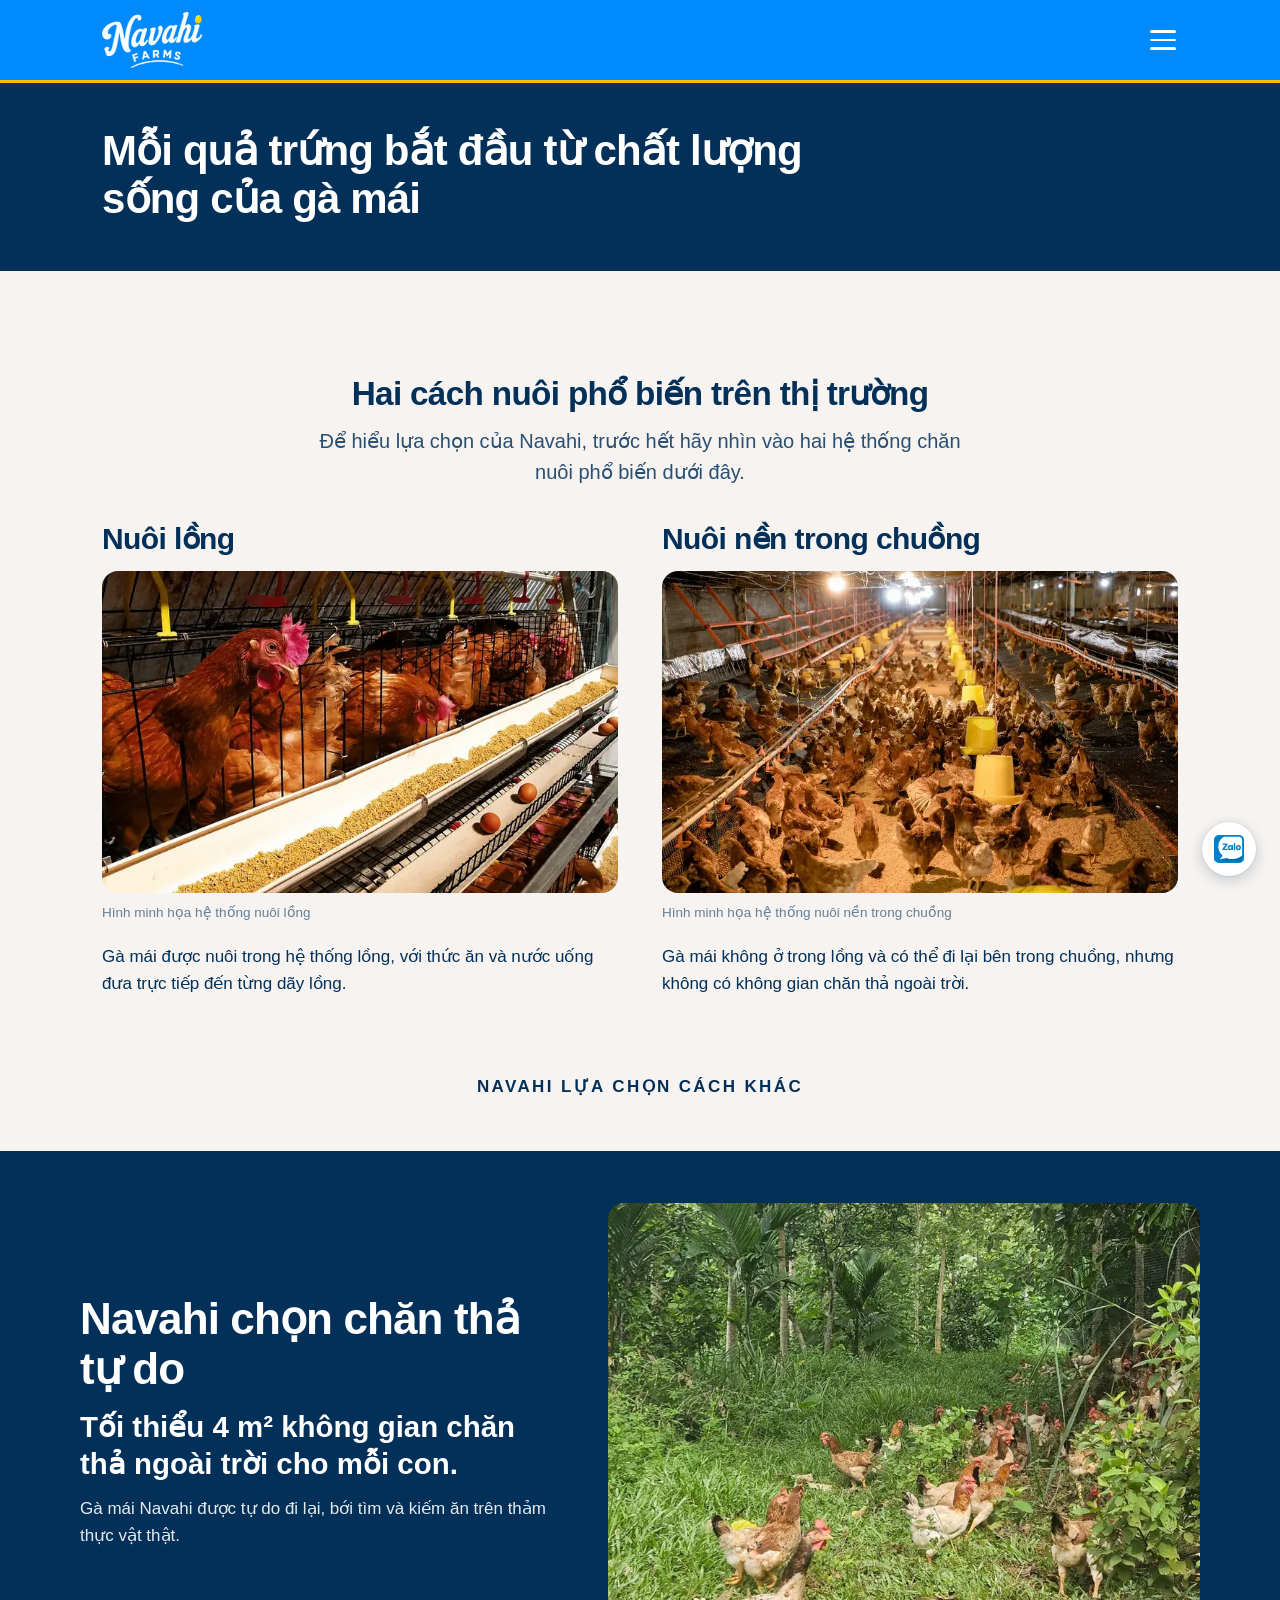
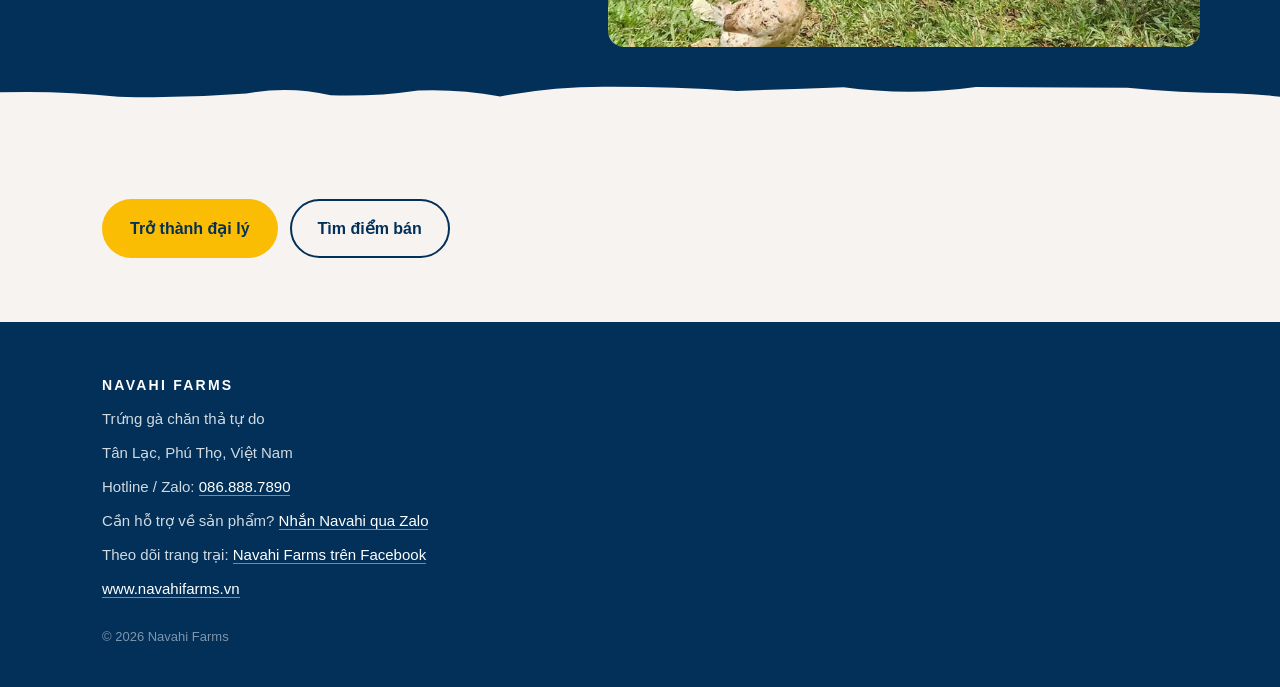
==== commit 8717025c: "Add files via upload" ====
--- a/cach-nuoi-ga.html
+++ b/cach-nuoi-ga.html
@@ -131,13 +131,12 @@
     <p class="fine">© 2026 Navahi Farms</p>
   </div>
 </footer>
-<!-- Dock liên hệ nổi — V13. CHỈ Zalo (PO chốt 24/09): Zalo là nút thu khách,
-     Facebook là nút xả nên để ở footer. Icon còn là PLACEHOLDER, chờ file chính chủ Zalo. -->
+<!-- Dock liên hệ nổi — V14. CHỈ Zalo (PO chốt 24/09): Zalo là nút thu khách,
+     Facebook là nút xả nên để ở footer.
+     Icon: assets/icon-zalo.svg (SVG chính chủ, PO gửi 24/09). -->
 <div class="dock" id="dock" data-hidden="false">
   <a class="dock-zalo" href="https://zalo.me/0868887890" target="_blank" rel="noopener" aria-label="Nhắn Navahi qua Zalo" title="Nhắn Navahi qua Zalo">
-    <svg viewBox="0 0 24 24" aria-hidden="true" focusable="false">
-      <path fill="currentColor" d="M12 2.6c-5.3 0-9.6 3.6-9.6 8.1 0 2.5 1.4 4.8 3.5 6.3l-.7 4 3.9-2.1c.9.2 1.9.3 2.9.3 5.3 0 9.6-3.6 9.6-8.1S17.3 2.6 12 2.6z"/>
-    </svg>
+    <img src="assets/icon-zalo.svg" alt="" width="27" height="26" decoding="async">
   </a>
 </div>
 <script src="navahi.js"></script>
--- a/navahi.css
+++ b/navahi.css
@@ -598,8 +598,9 @@
    Một nút Zalo cố định theo màn hình (PO chốt 24/09). Ẩn khi footer lọt vào
    khung nhìn để không đè lên chính khối liên hệ ở chân trang.
    Quy tắc dựng sẵn cho nhiều nút nếu sau này thêm — flex column + gap.
-   ⚠️ Icon hiện là PLACEHOLDER hình học — thay bằng file icon chính chủ Zalo
-   khi PO gửi. Không tự vẽ lại logo thương hiệu. */
+   Nút hiện dùng CHỮ "Zalo" (không phải logo Zalo) — rõ nghĩa, không đọc nhầm
+   sang Messenger. Khi PO gửi file SVG chính chủ thì thay phần bên trong thẻ <a>,
+   không phải sửa gì khác. */
 .dock{
   position:fixed; right:16px; bottom:16px; z-index:60;
   display:flex; flex-direction:column; gap:10px;
@@ -622,7 +623,9 @@
 .dock a svg{ width:26px; height:26px; display:block; }
 @media(min-width:760px){ .dock a svg{width:28px; height:28px;} }
 .dock .dock-zalo{ color:var(--xanh); }
-.dock .dock-fb{ color:var(--navy); }
+/* Icon Zalo chính chủ (assets/icon-zalo.svg) — giữ nguyên màu thương hiệu Zalo */
+.dock a img{ width:27px; height:auto; display:block; }
+@media(min-width:760px){ .dock a img{width:30px;} }
 @media(prefers-reduced-motion:reduce){
   .dock, .dock a{ transition:none; }
   .dock[data-hidden="true"]{ transform:none; }
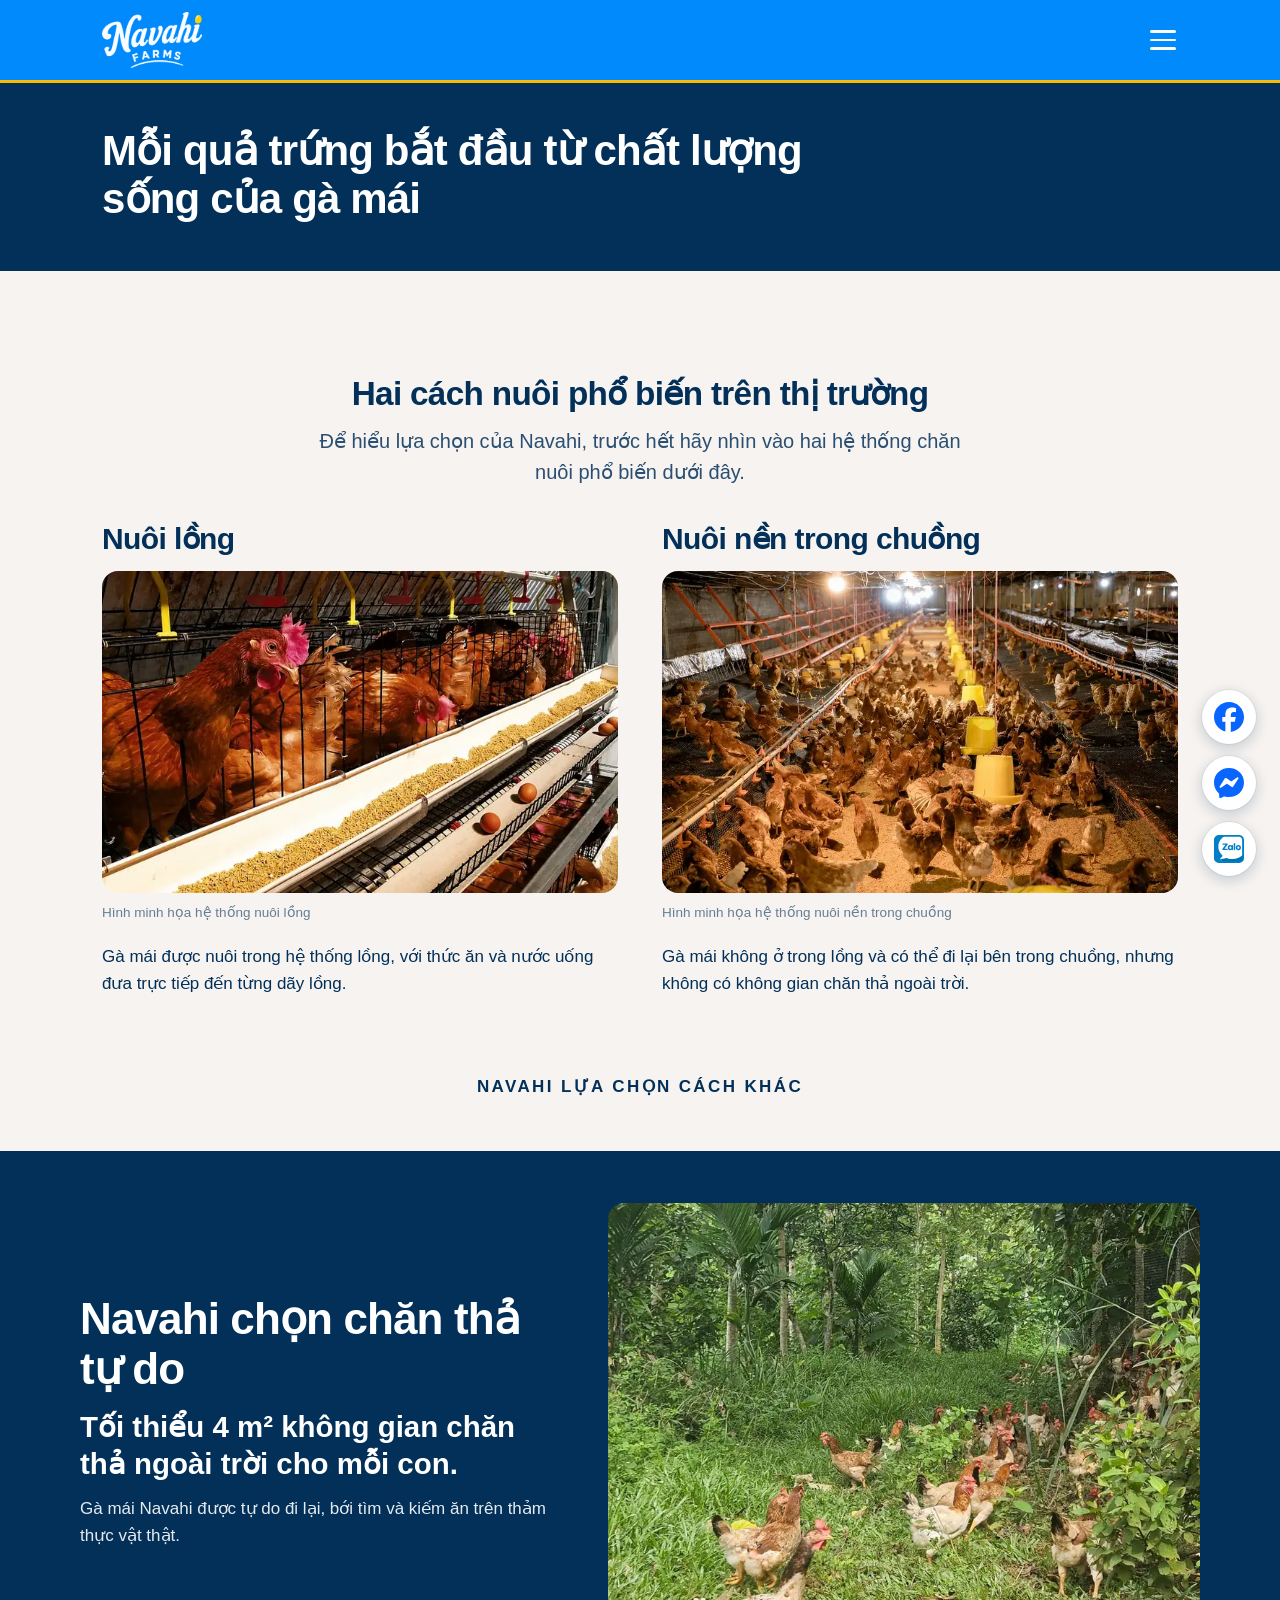
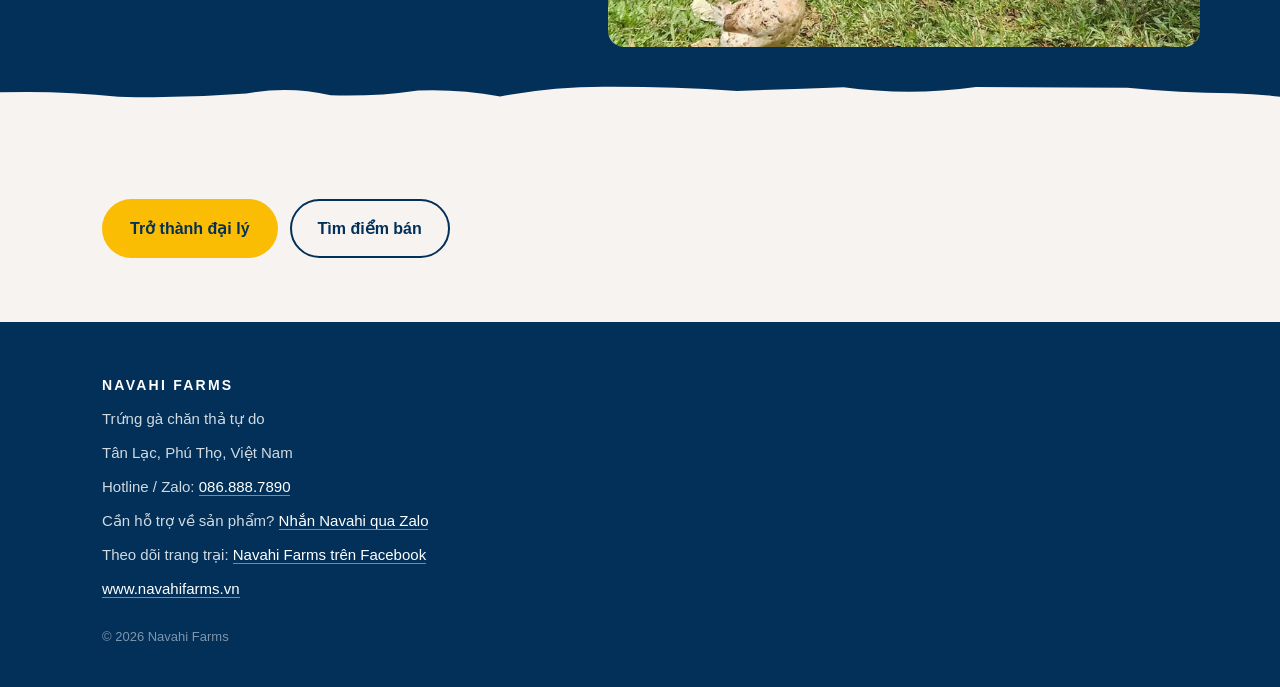
==== commit 15b913bf: "Add files via upload" ====
--- a/cach-nuoi-ga.html
+++ b/cach-nuoi-ga.html
@@ -131,10 +131,18 @@
     <p class="fine">© 2026 Navahi Farms</p>
   </div>
 </footer>
-<!-- Dock liên hệ nổi — V14. CHỈ Zalo (PO chốt 24/09): Zalo là nút thu khách,
-     Facebook là nút xả nên để ở footer.
-     Icon: assets/icon-zalo.svg (SVG chính chủ, PO gửi 24/09). -->
+<!-- Dock liên hệ nổi — V15 (PO yêu cầu 11/11/2026): thêm Messenger và Facebook,
+     thay cho lựa chọn "CHỈ Zalo" ngày 24/09. Thứ tự trên → dưới: Facebook ·
+     Messenger · Zalo (Zalo nằm dưới cùng, gần ngón cái nhất).
+     Icon Zalo: assets/icon-zalo.svg (SVG chính chủ, PO gửi 24/09).
+     Icon Messenger / Facebook: assets/icon-messenger.svg, icon-facebook.svg. -->
 <div class="dock" id="dock" data-hidden="false">
+  <a class="dock-fb" href="https://www.facebook.com/navahifarms" target="_blank" rel="noopener" aria-label="Fanpage Navahi Farms trên Facebook" title="Fanpage Navahi Farms trên Facebook">
+    <img src="assets/icon-facebook.svg" alt="" width="27" height="27" decoding="async">
+  </a>
+  <a class="dock-messenger" href="https://m.me/navahifarms" target="_blank" rel="noopener" aria-label="Nhắn Navahi qua Messenger" title="Nhắn Navahi qua Messenger">
+    <img src="assets/icon-messenger.svg" alt="" width="27" height="27" decoding="async">
+  </a>
   <a class="dock-zalo" href="https://zalo.me/0868887890" target="_blank" rel="noopener" aria-label="Nhắn Navahi qua Zalo" title="Nhắn Navahi qua Zalo">
     <img src="assets/icon-zalo.svg" alt="" width="27" height="26" decoding="async">
   </a>
--- a/navahi.css
+++ b/navahi.css
@@ -595,7 +595,7 @@
 
 
 /* ================= V13 — DOCK LIÊN HỆ NỔI (bottom-right) =================
-   Một nút Zalo cố định theo màn hình (PO chốt 24/09). Ẩn khi footer lọt vào
+   V15 (11/11/2026): ba nút Facebook · Messenger · Zalo (trước đó chỉ Zalo, 24/09). Ẩn khi footer lọt vào
    khung nhìn để không đè lên chính khối liên hệ ở chân trang.
    Quy tắc dựng sẵn cho nhiều nút nếu sau này thêm — flex column + gap.
    Nút hiện dùng CHỮ "Zalo" (không phải logo Zalo) — rõ nghĩa, không đọc nhầm
@@ -623,10 +623,113 @@
 .dock a svg{ width:26px; height:26px; display:block; }
 @media(min-width:760px){ .dock a svg{width:28px; height:28px;} }
 .dock .dock-zalo{ color:var(--xanh); }
-/* Icon Zalo chính chủ (assets/icon-zalo.svg) — giữ nguyên màu thương hiệu Zalo */
+/* Icon chính chủ (Zalo / Messenger / Facebook) — giữ nguyên màu thương hiệu từng app */
 .dock a img{ width:27px; height:auto; display:block; }
 @media(min-width:760px){ .dock a img{width:30px;} }
 @media(prefers-reduced-motion:reduce){
   .dock, .dock a{ transition:none; }
   .dock[data-hidden="true"]{ transform:none; }
 }
+
+
+/* ================= 4b — KHÁCH HÀNG NÓI GÌ (PO duyệt 14/10/2026) =================
+   Hai khối riêng: nhận xét có tên khách (ảnh chụp màn hình) và ảnh món ăn
+   khách gửi (không ghi tên). Dải vuốt ngang, không autoplay. Chữ trong ảnh
+   chụp được giữ ở khoảng 14 px trở lên: đừng thu nhỏ thẻ dưới mức hiện tại. */
+.kh .wrap > h2{margin-bottom:8px;}
+.kh-block{margin-top:40px;}
+.kh-block + .kh-block{padding-top:36px;border-top:1px solid #E9E4DE;}
+.kh-head{display:flex;justify-content:space-between;align-items:flex-end;gap:16px;margin-bottom:16px;}
+.kh-h3{margin:0;font-size:clamp(18px,4.6vw,21px);font-weight:700;line-height:1.3;}
+.kh-note{margin:4px 0 0;font-size:14px;color:rgba(2,48,89,.78);}
+
+.reel-track{
+  list-style:none;margin:0;padding:0 0 4px;
+  display:flex;gap:14px;
+  overflow-x:auto;overflow-y:hidden;
+  scroll-snap-type:x mandatory;scroll-behavior:smooth;
+  -webkit-overflow-scrolling:touch;
+  scrollbar-width:none;-ms-overflow-style:none;
+}
+.reel-track::-webkit-scrollbar{display:none;}
+.reel-track > li{scroll-snap-align:start;flex:0 0 auto;min-width:0;}
+@media(max-width:759px){
+  /* Dải tràn sang mép phải màn hình để thẻ kế tiếp ló ra, báo còn nội dung */
+  .reel-track{margin-right:calc(-1 * var(--pad));padding-right:var(--pad);scroll-padding-left:0;}
+}
+
+/* Thẻ nhận xét */
+.kh-cards > li{width:min(86vw,360px);}
+@media(min-width:760px){ .kh-cards > li{width:calc((100% - 14px) / 2);} }
+@media(min-width:1000px){ .kh-cards{gap:24px;} .kh-cards > li{width:calc((100% - 48px) / 3);} }
+.kh-shot{
+  position:relative;height:250px;overflow:hidden;box-sizing:border-box;
+  padding:10px;background:var(--trang);
+  border:1px solid #E3DED8;border-radius:14px;
+}
+@media(min-width:760px){ .kh-shot{height:270px;padding:12px;} }
+.kh-shot img{display:block;width:100%;height:auto;}
+.kh-fade{
+  position:absolute;left:0;right:0;bottom:0;height:112px;
+  display:flex;align-items:flex-end;justify-content:center;padding-bottom:14px;
+  background:linear-gradient(to bottom,rgba(255,255,255,0),#fff 62%);
+}
+.kh-more{
+  min-height:44px;padding:0 20px;border-radius:999px;cursor:pointer;
+  border:1.5px solid var(--navy);background:var(--trang);color:var(--navy);
+  font:inherit;font-size:14px;font-weight:700;
+}
+.kh-more:hover{background:var(--navy);color:var(--trang);}
+.kh-src{margin:10px 2px 0;font-size:13px;font-weight:600;color:rgba(2,48,89,.78);}
+.kh-src a{color:var(--navy);text-decoration:none;border-bottom:1px solid rgba(2,48,89,.3);}
+.kh-src a:hover{border-color:var(--navy);}
+
+/* Ảnh món ăn */
+.kh-dishes > li{width:min(60vw,230px);}
+@media(min-width:760px){ .kh-dishes > li{width:calc((100% - 28px) / 3);} }
+@media(min-width:1000px){ .kh-dishes{gap:20px;} .kh-dishes > li{width:calc((100% - 80px) / 5);} }
+.kh-dishes figure{margin:0;}
+.kh-dishes img{display:block;width:100%;height:auto;aspect-ratio:4/5;object-fit:cover;border-radius:12px;background:#EDE8E2;}
+.kh-dishes figcaption{margin-top:8px;font-size:14px;font-weight:600;line-height:1.35;}
+
+/* Điều khiển dải vuốt: nút chỉ từ 760 px, chấm ở mọi cỡ; ẩn khi đã thấy hết */
+.reel-nav{display:none;gap:10px;flex-shrink:0;}
+@media(min-width:760px){ .reel-nav{display:flex;} }
+.reel-btn{
+  width:44px;height:44px;padding:0;border-radius:50%;cursor:pointer;
+  border:1.5px solid var(--navy);background:var(--trang);color:var(--navy);
+}
+.reel-btn::before{
+  content:"";display:block;width:9px;height:9px;margin:0 auto;
+  border-top:2.5px solid currentColor;border-right:2.5px solid currentColor;
+}
+.reel-prev::before{transform:translateX(2px) rotate(-135deg);}
+.reel-next::before{transform:translateX(-2px) rotate(45deg);}
+.reel-btn:hover:not([disabled]){background:var(--navy);color:var(--trang);}
+.reel-btn[disabled]{opacity:.3;cursor:default;}
+.reel-dots{display:flex;justify-content:center;gap:8px;margin-top:16px;}
+.reel-dots span{width:8px;height:8px;border-radius:50%;background:#C9C3BB;transition:background-color .18s ease;}
+.reel-dots span.on{background:var(--navy);}
+.reel.fits .reel-nav,.reel.fits .reel-dots{display:none;}
+@media(prefers-reduced-motion:reduce){ .reel-track{scroll-behavior:auto;} }
+
+/* Hộp xem đầy đủ nhận xét dài */
+.kh-dialog{
+  width:min(502px,92vw);max-height:88vh;padding:0;border:0;border-radius:14px;
+  overflow:auto;background:var(--trang);
+}
+.kh-dialog::backdrop{background:rgba(2,48,89,.62);}
+.kh-dialog img{display:block;width:100%;height:auto;}
+.kh-close{
+  position:sticky;top:10px;float:right;margin:10px 10px -54px 0;z-index:1;
+  width:44px;height:44px;border-radius:50%;border:0;cursor:pointer;
+  background:rgba(2,48,89,.82);color:#fff;
+}
+.kh-close::before,.kh-close::after{
+  content:"";position:absolute;left:50%;top:50%;width:18px;height:2.5px;background:currentColor;
+}
+.kh-close::before{transform:translate(-50%,-50%) rotate(45deg);}
+.kh-close::after{transform:translate(-50%,-50%) rotate(-45deg);}
+/* Section khách hàng nằm trên nền trắng ngà, liền ngay trên phần trang trại cũng
+   nền trắng ngà: một đường mảnh cuối section để hai phần không dính vào nhau. */
+.kh .wrap::after{content:"";display:block;height:1px;background:#E3DED8;margin-top:56px;}
